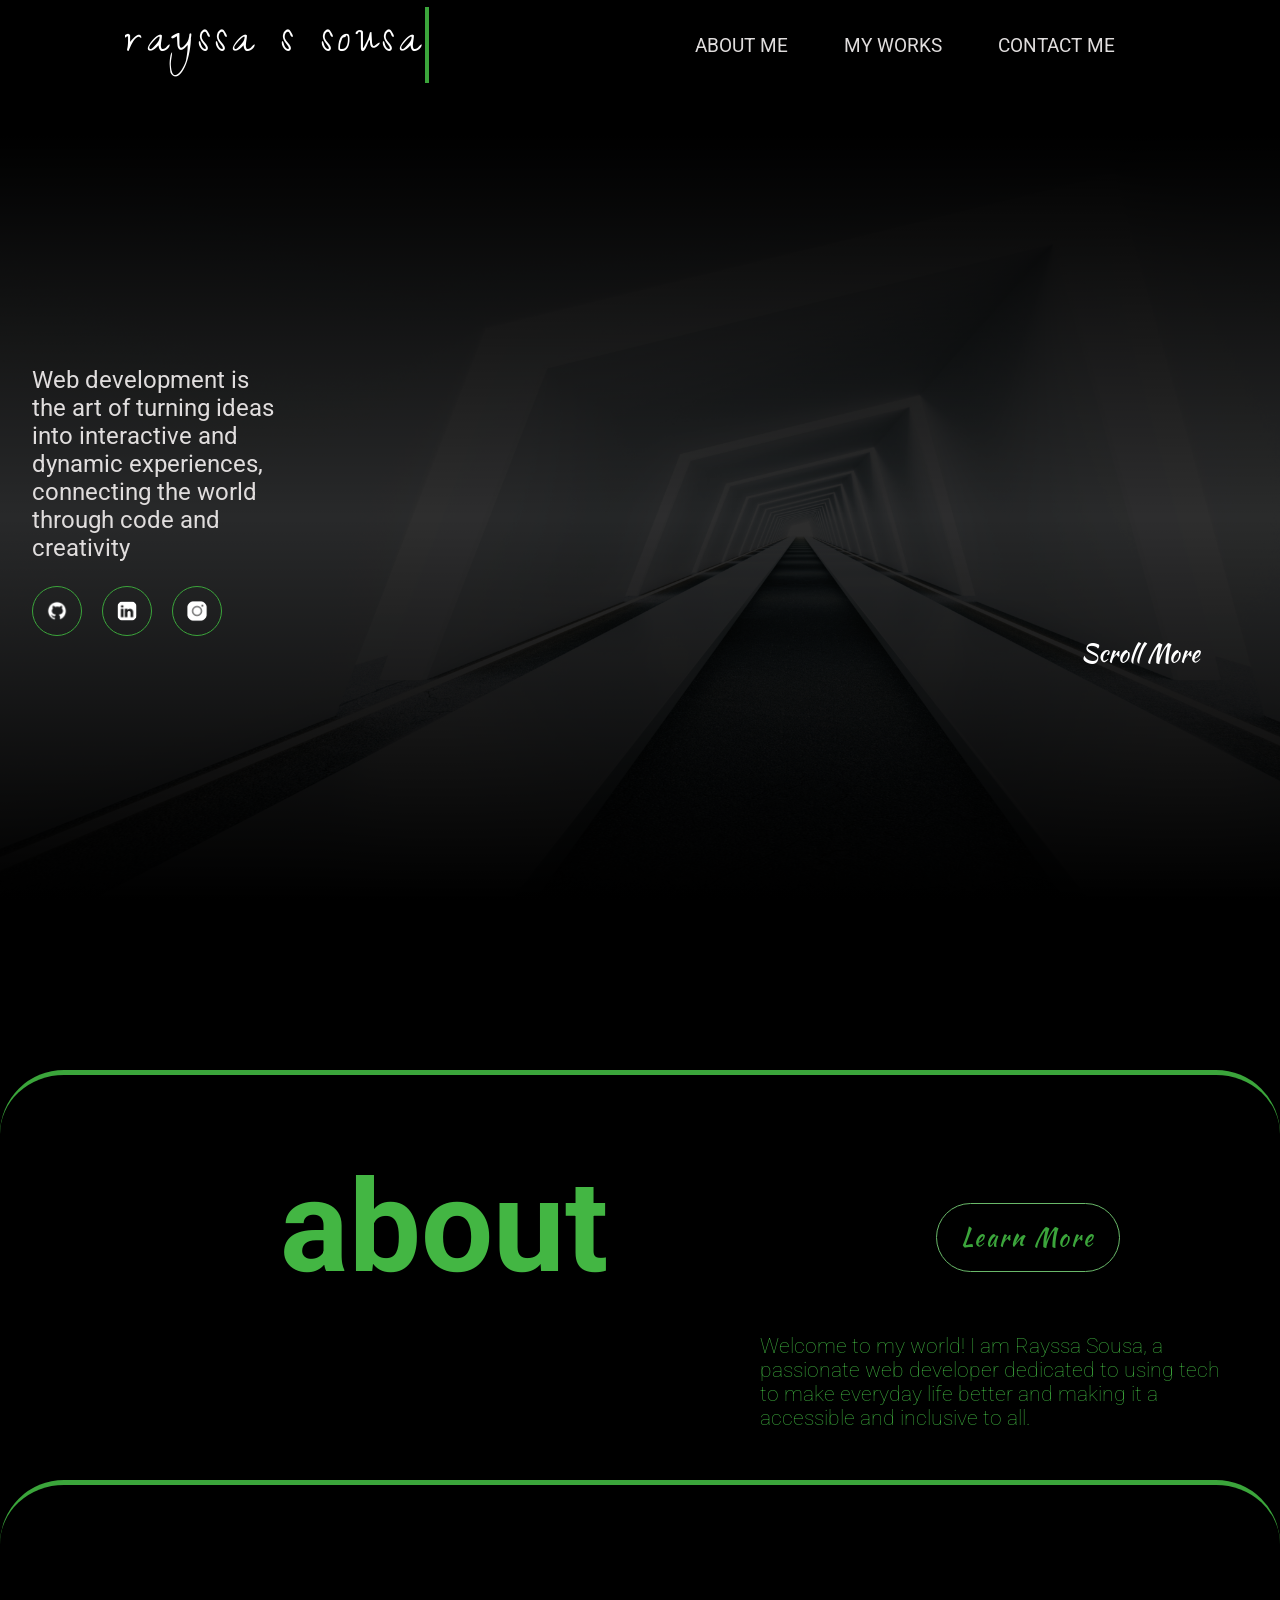
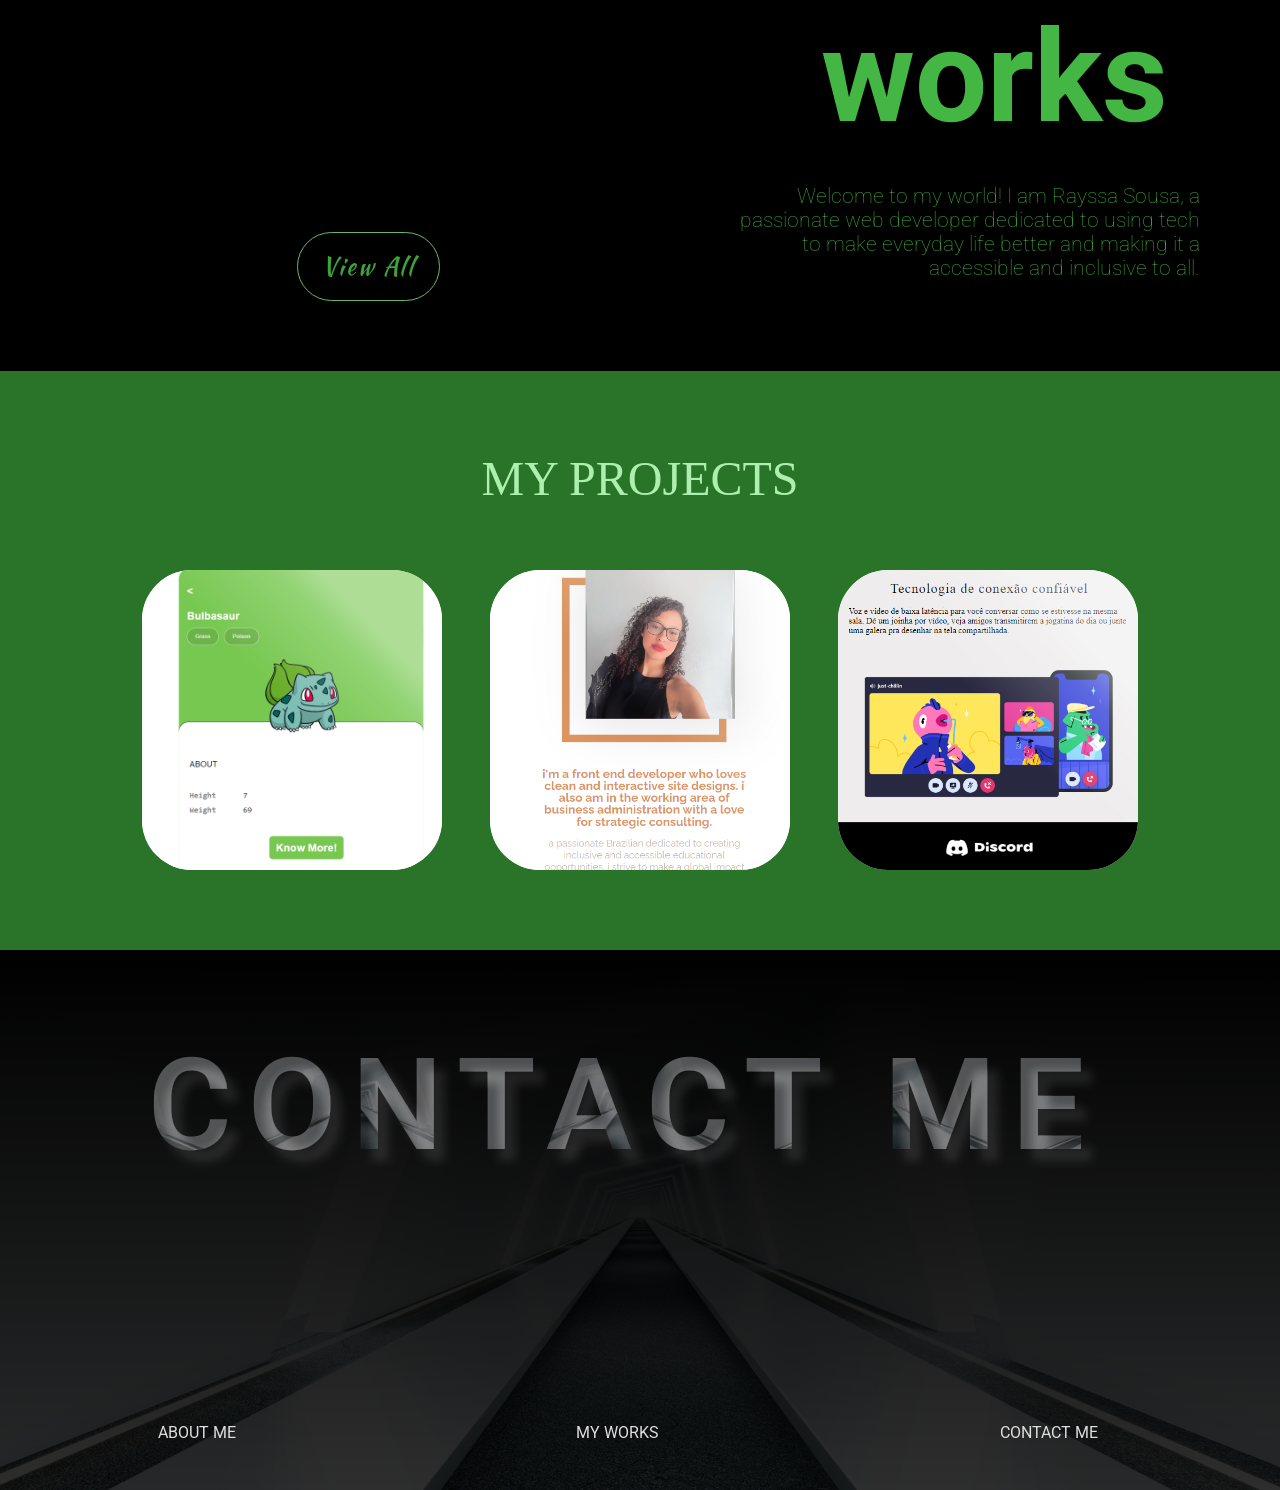
==== docs/index.html @ 594434e7 "final touches to portfolio page" ====
<!DOCTYPE html>
<html lang="en">
<head>
    <meta charset="UTF-8">
    <meta name="viewport" content="width=device-width, initial-scale=1.0">
    <title>Personal Portfolio | CodSoft</title>
    <link rel="stylesheet" href="/assets/portfolio/css/style.css">
    <link rel="stylesheet" href="/assets/portfolio/css/mobile-view.css">

    <style>
        .scrolling::after{
                    content: url('/assets/portfolio/projects/setabaixo.png');
                    margin-right: 2rem;
                }
                
        .scrolling:hover::after{
            content: url('/assets/portfolio/projects/setabaixohover.png');
            cursor: pointer;
        }
    </style>


    <link rel="preconnect" href="https://fonts.googleapis.com">
    <link rel="preconnect" href="https://fonts.gstatic.com" crossorigin>
    <link href="https://fonts.googleapis.com/css2?family=Kaushan+Script&family=Roboto:ital,wght@0,100;0,300;0,400;0,500;0,700;0,900;1,100;1,300;1,400;1,500;1,700;1,900&family=Zeyada&display=swap" rel="stylesheet">
</head>
<body>
    <header>
        <div class="align-header-content">
            <div class="logo">
                <a href="index.html"><p>RAYSSA S SOUSA</p></a>
            </div>

            <nav>
                <ul class="navigation-content">
                    <a href="about-page.html"><li>About me</li></a>
                    <a href="projects.html"><li>My Works</li></a>
                    <a href="contact-me.html"><li>Contact Me</li></a>
                </ul>
            </nav>

            <div class="drowpdown">
                <button class="dropbtn">
                    <img src="/assets/portfolio/projects/icons8-cardápio-50.png" alt="Menu">
                </button>
                <div class="dropdown-content">
                    <a href="about-page.html"><li>About me</li></a>
                    <a href="projects.html"><li>My Works</li></a>
                    <a href="contact-me.html"><li>Contact Me</li></a>
                </div>
            </div>
        </div>
    </header>

    <main>
        <section class="main-page" style="background: linear-gradient(black 5%, transparent, black 90%), url('/assets/portfolio/projects/background-main-page.png'); background-size: cover;">
            <div class="main-page-content"></div>
            <div class="main-page-content text-content">
                <p>Web development is the art of turning ideas into interactive and dynamic experiences, connecting the world through code and creativity</p>
                <div class="social-media-links">
                    <a href="#"><img src="/assets/portfolio/projects/icons8-github-96 (1).png" alt="Github logo"></a>
                    <a href="#"><img src="/assets/portfolio/projects/icons8-linkedin-96 (1).png" alt="LinkedIn logo"></a>
                    <a href="#"><img src="/assets/portfolio/projects/icons8-instagram-96.png" alt="Instagram logo"></a>
                </div>
            </div>
            <a href="#about-page">
                <div class="main-page-content scrolling">
                <p>Scroll More</p>
            </div>
            </a>
            <div class="main-page-title">
                <h1>PORTFOLIO</h1>
            </div>
        </section>

        <div class="side-spaces">
            <section class="about" id="about-page">
                <div class="column-align">
                    <div class="row-align right-align">
                        <h2>About</h2>
                    </div>
                    <div class="row-align right-align"></div>
                </div>
                <div class="column-align">
                    <div class="row-align left-align">
                        <button type="button"><a href="about-page.html">Learn More</a></button>
                    </div>
                    <div class="row-align align-text-left margin-r">
                        <p>Welcome to my world! I am Rayssa Sousa, a passionate web developer dedicated to using tech to make everyday life better and making it a accessible and inclusive to all. </p>
                    </div>
                </div>
            </section>

            <div class="divisor-normal"></div>
            <div class="divisor"></div>

            <section class="works">
                <div class="column-align">
                    <div class="row-align">
                    </div>
                    <div class="row-align-block right-align">
                        <button type="button"><a href="projects.html">View All</a></button>
                    </div>
                </div>
                <div class="column-align">
                    <div class="row-align right-align">
                        <h2>Works</h2>
                    </div>
                    <div class="row-align align-text-right">
                        <p>Welcome to my world! I am Rayssa Sousa, a passionate web developer dedicated to using tech to make everyday life better and making it a accessible and inclusive to all. </p>
                    </div>
                </div>
            </section>
        </div>

        <section class="display-project-pic"></section>

        <section class="box">
            <h2>My Projects</h2>
            <div class="cards-projects">
                <div class="cards">
                    <div class="card1" style="background: url(/assets/portfolio/projects/pokedex.png);
                    background-size: cover;
                    background-position: center;"></div>
                </div>
                <div class="cards">
                    <div class="card2" style="background: url(/assets/portfolio/projects/portfolio.png);
                    background-size: cover;
                    background-position: center;"></div>
                </div>
                <div class="cards">
                    <div class="card3" style="background: url(/assets/portfolio/projects/discord-clone.png);
                    background-size: cover;
                    background-position: center;"></div>
                </div>
            </div>
        </section>
    </main>

    <footer>
        <div class="footer-img-bg" style="background: linear-gradient(black, transparent), url(/assets/portfolio/projects/background-main-page.png);
        background-size: cover;
        background-position: center;">
            <a href="contact-me.html"><h2 style="background: url(/assets/portfolio/projects/background-main-page.png); background-size: contain; background-position: top;
                background-clip: text;
                color: transparent;">contact me</h2></a>
            <nav class="footer-nav">
                <ul class="navigation-content">
                    <a href="about-page.html"><li>About me</li></a>
                    <a href="projects.html"><li>My Works</li></a>
                    <a href="contact-me.html"><li>Contact Me</li></a>
                </ul>
            </nav>
        </div>
    </footer>

    <script>
        let slideIndex = 1;
        showSlides(slideIndex);

        function plusSlides(n){
            showSlides(slideIndex += n);
        }

        function currentSlide(n){
            showSlides(slideIndex = n);
        }

        function showSlides(n){
            let i;
            let slides = document.getElementsByClassName("project-display");
            if(n >slides.length){
                slideIndex = 1;
            }
            if(n < 1){
                slideIndex = slides.length;
            }

            for(i = 0; i < slides.length; i++){
                slides[i].style.display = "none";
            }
            slides[slideIndex-1].style.display = "flex";
        }
    </script>
</body>
</html>
---- assets/portfolio/css/style.css ----
body, a {
    margin: 0;
    text-decoration: none;
}

*{
    color: white;
    font-family: 'Roboto';
    box-sizing: border-box;
}

*::selection{
    background-color: rgb(59, 165, 59);
    color: black;
}

body.loaded::-webkit-scrollbar {
    background: rgb(59, 149, 59);
    width: 5px;
  }
  body::-webkit-scrollbar {
    background: rgb(4, 66, 4);
    width: 5px;
  }
  body::-webkit-scrollbar-thumb {
    background: rgb(146, 223, 146);
  }

main{
    background-color: black;
}

header{
    height: 10vh;
    background-color: black;
}

.align-header-content{
    display: flex;
    justify-content: space-around;
    align-items: center;
    height: 100%;
}

.logo p{
    overflow: hidden;
    border-right: .10em solid rgb(59, 165, 59);
    white-space: nowrap;
    font-size: 3rem;
    font-family: 'Zeyada';
    letter-spacing: 5px;
    text-transform: lowercase;
    margin: 0 auto;
    font-weight: normal;
    animation: typingEffect 3s steps(20,end), cursorEffect .65s step-end infinite;
}

@keyframes typingEffect {
    from{
        width: 0;
    } to {
        width: 100%;
    }
}

@keyframes cursorEffect {
    from, to {
        border-color: transparent;
    } 50% {
        border-color: rgb(59, 165, 59);
    }
}

.navigation-content{
    margin: 0;
    padding: 0;
    display: flex;
    align-items: center;
}

.navigation-content li{
    margin-right: 1.5rem;
    padding: 1rem;
    list-style: none;
    text-transform: uppercase;
    font-family: 'Roboto';
    font-size: 1.2rem;
    color: #e0dddd;
    font-weight: normal;
}

.navigation-content li:hover{
    color: black;
    background-color: white;
    transition: 2s ease;
}

.main-page{
    height: 100vh;
    display: flex;
    flex-direction: column;
}

.main-page-content{
    height: 20%;
    display: flex;
    flex-direction: column;
}

.text-content p{
    width: 20%;
    font-size: 1.5rem;
    font-weight: normal;
    color: #e0dddd;
    margin-left: 2rem;
}

.social-media-links{
    margin: 0;
    margin-left: 2rem;
}

.social-media-links img {
    width: 50px;
    margin-right: 1rem;
    background-color: transparent;
    border: 1px solid rgb(59, 165, 59);
    padding: .8rem;
    border-radius: 50%;
}

.scrolling{
    display: flex;
    flex-direction: column;
    align-items: flex-end;
    font-size: 1.5rem;
    color: #e0dddd;
    margin-right: 5rem;
}

.scrolling p{
    font-family: 'Kaushan Script';
}

.main-page-title{
    text-align: center;
    height: 5%
}

.main-page-title h1{
    font-size: 15rem;
    letter-spacing: 1rem;
    margin: 0;
    background: url('assets/projects/background-main-page.png');
    background-size: contain;
    background-clip: text;
    color: transparent;
    filter: brightness(2);
    font-weight: 600;
}

.main-page-title{
    background-size: scale-down;
    background-position: bottom;
}

.about, .works, .galery{
    padding-top:7rem;
    height: 55vh;
    background-color: black;
    display: flex;
}

.about{
    margin-bottom: 15rem;
    border-top: 5px solid rgb(59, 165, 59);
    border-radius: 4rem;
}
.galery{
    padding: 7rem;
    border-top: 5px solid rgb(59, 165, 59);
    border-radius: 4rem;
    margin-right: 0;
    padding-bottom: 5rem;
}

.divisor-normal{
    height: 5px;
    background-color: rgb(59, 165, 59);
}

.works{
    padding-right: 10rem;
    margin-bottom: 5rem;
}

.works ~.divisor-normal{
    display: none;
}

.column-align {
    width: 50%;
}

.row-align{
    height: 50%;
    display: flex;
    justify-content: flex-end;
}

.row-align-block{
    display: block;
    text-align: right;
    height: 50%;
}

.right-align h2{
    text-align: right;
    text-transform: lowercase;
    margin: 0;
    font-size: 10rem;
    color: rgb(67, 182, 67);
}

.column-align > .left-align{
    text-align: right;
    display: block;
}

.column-align > .right-align{
    justify-content: flex-end;
    align-items: end;
}

.left-align button, .row-align-block button{
    
    background-color: transparent;
    border: 1px solid rgb(105, 184, 105);
    border-radius: 50px;
    padding: 1rem 1.5rem;
    margin-right: 20rem;
}

.left-align button a, .row-align-block button a{
    color: rgb(59, 165, 59);
    font-size: 2rem;
    font-family: 'Kaushan';
}

.left-align button:hover, .row-align-block button:hover{
    background-color: rgb(59, 165, 59);
    color: white;
    transition: 1s ease;
    cursor:pointer;
}

.align-text-left p, .align-text-right p{
    font-size: 1.5rem;
    font-weight: 100;
    margin: 0;
    color: rgb(59, 165, 59);
    margin-top: 2rem;
}

.align-text-right{
    text-align: right;
}

.side-spaces{
    width: 1400px;
    background-color: black;
    margin-right: auto;
    margin-left: auto;
}

.divisor {
    height: 5px;
    width: 30%;
    background-color: rgb(59, 165, 59);
    transform: rotate(90deg);
    margin-left: auto;
    margin-right: auto;
}

.row-align-block button{
    margin-top: 5rem;
}

footer{
    height: fit-content;
}

.footer-img-bg{
    height: 60vh;
    position: relative;
    text-align: center;
    display: flex;
    flex-direction: column;
    justify-content: space-around;
    align-items: center;
}

.footer-img-bg h2{
    margin: 0;
    text-transform: uppercase;
    font-size: 10rem;
    letter-spacing: 1rem;
    filter: brightness(2);
    font-weight: 600;
    margin-left: 8rem;
}

.footer-nav{
    width: 100%;
    padding-bottom: 2rem;
}

.footer-nav > .navigation-content{
    width: 100%;
    justify-content: space-around;
}

.footer-nav > .navigation-content li {
    font-size: 1.5rem;
}

.footer-nav > .navigation-content li:hover{
    color: white;
    background-color: transparent;
}

.intro-section{
    height: fit-content;
    display: flex;
    padding: 5rem 0;
    background-color: rgba(59, 165, 59, 0.5);
}

.organize-page{
    margin-left: auto;
    margin-right: auto;
    text-align: center;
}

.organize-page h1{
    text-transform: uppercase;
    font-weight: normal;
    font-weight: normal;
    font-size: 3rem;
}

#bold-destaque{
    color: rgb(146, 223, 146);
    font-weight: bold;
}

.agrupacao-info{
    display: flex;
    align-items: center;
    justify-content: center;
    text-align: left;
}

.personal-info{
    width: 20%;
    margin-right: 5rem;
    margin-left: 3rem;
    margin-bottom: 1rem;
}

.personal-info p, .personal-info-label h2, .about-text h2, .about-text p{
    font-family: monospace;
    font-size: 1.2rem;
}

.personal-info-label h2{
    font-size: 1.5rem;
    font-weight: 600;
}

.about-text{
    width: 30%;
    text-align: left;
}

.my-resume {
    flex-direction: column;
    position: relative;
    z-index: 0;
    background-color: rgba(59, 165, 59, 0.5);
    text-align: center;
}

.my-resume h2{
    font-size: 3rem;
    font-weight: normal;
    text-transform: uppercase;
    margin: 0;
    margin-bottom: 0;
}

.my-resume h2 + a p{
    text-transform: uppercase;
    color: rgb(146, 223, 146);
    font-size: 1.1rem;
}

.my-resume h2 + a p:hover{
    text-shadow: 1px 1px 5px rgb(146, 223, 146);
    transition: 1s ease;
}

.my-resume::before{
    content: " ";
    position: absolute;
    top: 50%;
    width: 100%;
    height: 2px;
    background-color: rgb(146, 223, 146);
    transform: rotate(90deg);
    z-index: -1;
    display: block;
    margin-top: 5rem;
    margin-right: 1rem;
}

.resume-timeline{
    text-align: center;
}

.resume-timeline h3{
    text-transform: uppercase;
    background-color: #f1f1f1;
    display: inline-block;
    padding: 0.5rem 1rem;
    color: black;
    border-radius: 10px;
    font-weight: normal;
    font-family: monospace;
    font-size: 1.5rem;
}

.experience-card{
    display: flex;
}
.experience-left, .blank-space, .experience-right {
    width: 100%;
}
.experience-left, .experience-right{
    margin: 3.5rem 0;
    display: flex;
    align-items: flex-end;
    flex-direction: column;
}

.experience-left + .blank-space {
    margin: 0;
    margin-right: 7rem;
    display: flex;
    justify-content: flex-start;
    align-items: center;
}

.experience-left, .blank-space{
    width: 100%;
}

.experience-left {
    text-align: right;
    margin: 4.5rem 0;
    display: flex;
    align-items: flex-end;
    flex-direction: column;
    padding-right: 2rem;
}

.experience-left h4, .experience-left p, .experience-right h4, .experience-right p {
    font-family: monospace;
    letter-spacing: 2px;
}

.experience-left h4, .experience-right h4 {
    font-size: 2rem;
    font-weight: normal;
    margin: 0;
    margin-bottom: 1rem;
}

.experience-left p + p, .experience-right p + p {
    width: 60%;
    line-height: 1.5;
}

.experience-right {
    text-align: left;
    align-items: flex-start;
    padding-left: 2rem;
}

.my-skills{
    text-align: center;
    padding: 10rem 0;
}

.my-skills h2{
    color: white;
    font-family: monospace;
    font-size: 3rem;
    font-weight: normal;
}

.grid-align-skills{
    height: 100%;
    width: 70%;
    margin-left: auto;
    margin-right: auto;
    display: flex;
    align-items: center;
    border-top: 1px solid white;
}

.grid-skills{
    height: 50%;
    width: 100%;
    display: grid;
    grid-template-rows: repeat(3, 1FR);
    padding-top: 5rem;
}

.skill-set{
    width: 50%;
    margin-left: auto;
    margin-right: auto;
}

.progress-header{
    display: flex;
    justify-content: space-between;
}

.progress-header h3{
    margin: 0;
    text-align: left;
    margin-bottom: 2rem;
    font-family: monospace;
    color: white;
    font-size: 1.5rem;
    font-weight: normal;
    letter-spacing: 2px;
}

.progress-header p{
    color: white;
    font-size: 1.5rem;
    font-weight: normal;
    font-family: monospace;
}

.progress-bar-bg{
    margin-left: auto;
    margin-right: auto;
    height: 5px;
    background-color: rgba(245, 245, 245, 0.8);
    border-radius: 20px;
}

.progress-bar-animation{
    transition: all .5s ease-in;
    background-image: linear-gradient(45deg, rgba(255, 255, 255, 0.25) 25%, transparent 25%, transparent 50%, rgba(255, 255, 255, 0.25) 50%, rgba(255, 255, 255, 0.25) 75%, transparent 75%, transparent);
    background-size: 40px 40px;
    animation: progress-stripes 2s linear infinite;
}

.progress-bar {
    height: 100%;
    border-radius: 20px;
}

.purple-width{
    width: 15%;
    background-color: purple;
}

.blue-width{
    width: 90%;
    background-color: blue;
}

.green-width{
    width: 100%;
    background-color: rgb(17, 156, 17);
}

@keyframes progress-stripes{
    0%{
        background-position: 40px 0;
    } 100%{
        background-position: 0 0;
    }
}

.normal-footer{
    background-color: black;
    height: fit-content;
    display: flex;
    flex-direction: column;
    align-items: center;
    padding: 5rem 0;
    border-top: 1px solid rgb(59, 165, 59);
}

ul{
    padding: 0;
    margin: 0;
}

footer h4{
    text-transform: uppercase;
    color: rgb(59, 165, 59);
    margin: 1rem 0;
}

footer p{
    margin: 0;
    color: rgb(59, 165, 59);
}

#destaque{
    color: white;
    cursor: pointer;
}

.destaque-experiencias{
    display: none;
}

.drowpdown{
    display: none;
}

.organize-profile-photo{
    display: flex;
    width: 100%;
    justify-content: center;
    margin: 3rem 0;
}

.box{
    display: flex;
    flex-direction: column;
    align-items: center;
    height: fit-content;
    position: relative;
    background-color: rgba(59, 165, 59, 0.7);
    padding: 5rem 0;
}

.box h2{
    font-size: 3rem;
    margin: 0;
    margin-bottom: 4rem;
    font-family: kaushan;
    color: rgb(173, 240, 173);
    font-weight: normal;
    text-transform: uppercase;
}

.cards-projects{
    height: 100%;
    width: 100%;
    top: 50px;
    display: flex;
    flex-direction: row;
    column-gap: 3rem;
    justify-content: center;
    row-gap: 3rem;
    align-items: center;
}

.cards{
    height: 300px;
    width: 300px;
    border-radius: 50px;
    background-color: white;
    position: relative;
    z-index: 1;
    perspective: 1000px;


    &:hover .card1, &:hover .card2, &:hover .card3{
        transform: rotateX(9deg) translateY(-26px);

        &::after{
            transform: translateY(0%);
        }
    } 

    &::before{
        display: block;
        content: "";
        color: white;
        position: absolute;
        top: 5%;
        width: 90%;
        height: 90%;
        background: rgb(0,0,0, 0.5);
        border-radius: 50px;
        will-change: opacity;
        transform-origin: top center;
        transform: skewX(.001deg);
        transition: transform .35s ease-in-out, opacity .5s ease-in-out;
    }

    &:hover::before{
        opacity: 1;
        transform: rotateX(9deg) translateY(-10px) scale(1.15);
    }
}

.card1, .card2, .card3{
    border-radius: 50px;
    position: absolute;
    z-index: 1;
    top: 0;
    left: 0;
    width: 100%;
    height: 100%;
    overflow: hidden;
    perspective-origin: 50% 50%;
    transform-style: preserve-3d;
    transform-origin: top center;
    will-change: transform;
    transform: skewX(.001deg);
    transition: transform .35s ease-in-out;

    &::after{
        display: block;
        content: "";
        position: absolute;
        z-index: 100;
        top: 0;
        left: 0;
        width: 100%;
        height: 120%;
        background: linear-gradient(226deg, rgba(255,255,255,0.4) 0%, rgba(255,255,255,0.4) 35%, rgba(255,255,255,0.2) 42%, rgba(255,255,255,0) 60%);
        transform: translateY(-30%);
        will-change: transform;
        transition: transform .65s cubic-bezier(0.18, 0.9, 0.58, 1);
    }
}

.profile-outline{
    width: 400px;
    height: 400px;
    border: 10px solid rgb(59, 165, 59);
    position: relative;
    animation: movingPic 4s ease-in-out;
}

.profile-pic{
    height: 400px;
    width: 400px;
    margin-top: -3.5rem;
    margin-left: 3rem;
    box-shadow: 8px 8px 100px 10px rgba(0, 0, 0, 0.1);
}

.green-bg{
    background-color: rgba(59, 165, 59, 0.5);
}

.flex-align{
    display: flex;flex-direction: row;
    justify-content: center;
    align-items: center;
    overflow: hidden;
    height: 55vh;

    font-family: 'Roboto';
    transition: .25s;

    margin: 0 2rem;

    
}

.options-box{
    display: flex;
    flex-direction: row;
    align-items: stretch;
    overflow: hidden;

    min-width: 600px;
    max-width: 900px;
    width: calc(100% - 100px);
    height: 400px;

    position: absolute;
}


.option{
    position: relative;
    overflow: hidden;

    min-width: 60px;
    margin: 10px;

    background-size: auto 120%;
    background-position: center;

    cursor: pointer;

    transition:.5s cubic-bezier(0.05, 0.61, 0.41, 0.95);
    box-shadow: 8px 4px 7px -5px rgba(255, 255, 255, 0.3);
}

.options-box > .active{
    flex-grow: 10000;
    transform: scale(1);

    max-width: 600px;
    margin: 0px;
    border-radius: 40px;

    background-size: contain;
}

.options-box > .active .shadow{
    box-shadow:inset 0 -120px 120px -125px black;;
}

.options-box > .active .label{
    top: 70%;
    left: 20px;
    .info > h3{
        left: 0;
        opacity: 1;
        text-align: left;
    }
}

.option:not(.active){
    flex-grow: 1;

    background-size: cover;

    border-radius: 30px;
}

.option:not(.active) .shadow{
    box-shadow: inset 0 -20px 20px 5px rgba(0, 0, 0, 0.4);
}

.option:not(.active) .label{
    bottom: 10px;
    left: 10px;
    .info > h3 {
        text-align: left;
        opacity: 0;
    }
}

.shadow{
    position: absolute;
    bottom: 0;
    left: 0;
    right: 0;

    height: 120px;

    transition:.5s cubic-bezier(0.05, 0.61, 0.41, 0.95);
}

.label{
    display: flex;
    position: absolute;
    right: 0;

    height: 40px;
    transition:.5s cubic-bezier(0.05, 0.61, 0.41, 0.95);

}
.icon{
    display: flex;
    flex-direction: column;
    justify-content: center;

    margin-left: 10px;

    color: white;

    white-space: pre;
}

.icon > h3{
    position: relative;
    transition:.5s cubic-bezier(0.05, 0.61, 0.41, 0.95), opacity .5s ease-out;
}

.main{
    font-weight: bold;
    font-size: 1.2rem;
    font-family: monospace;
}

.sub{
    transition-delay: .1s;
    font-family: monospace;
}

.areas-expertise{
    text-align: center;
    padding: 5rem 0;
}

.areas-expertise h2{
    font-family: monospace;
    font-size: 3rem;
    font-weight: normal;
}

.contact-page{
    height: 100vh;
    background-color: #fdf8f8;
    display: flex;
    justify-content: center;
    align-items: center;
}

.contact-box{
    max-width: 1400px;
    min-width: 300px;
    width: calc(100% - 20%);
    height: 80vh;
    margin: 0 2rem;
    border: 8px solid rgb(59, 165, 59);
    border-radius: 40px;
    display: flex;
    padding: 1.5rem;
    background-color: #f7f7f7;
}

.section-two, .section-one{
    border-radius: 40px;
}

.section-one{
    width: 30%;
    height: 100%;
}

.section-one .logo p{
    color: black;
    font-size: 1.5rem;
    width: fit-content;
    margin: 0;
    animation: typingEffect 3s steps(20,end), cursorEffect .35s step-end;
}

.content-box-text{
    height: 80%;
    padding: 2rem 0;
}

.contact-text h2, .contact-text p, .contact-text span{
    color: black;
}

.contact-text h2{
    font-size: 1.1rem;
    margin: 0;
    font-weight: normal;
    letter-spacing: 1px;
    text-transform: uppercase;
}

.contact-text p{
    margin: 0;
    margin-top: .5rem;
    margin-bottom: 1rem;
    font-size: .925rem;
    color: rgb(66, 66, 66);
}

.contact-text span{
    font-size: .925rem;
    font-weight: 600;
    color: rgb(48, 46, 46);
}

.text{
    width: 80%;
    margin-bottom: 2rem;
}

.contact-page .social-media-links img {
    padding: .5rem;
    width: 60px;
    border-radius: 5px;
}

.logo{
    width: fit-content;
}


.section-two{
    width: 70%;
    padding: 4rem;
    height: 100%;
    background-color: rgb(59, 165, 59);
    display: flex;
    flex-direction: column;
    justify-content: flex-start;
}

.section-two h1{
    margin: 0;
    font-size: 5rem;
    line-height: 1;
    font-weight: normal;
    font-family: 'Zeyada';
    margin: 3rem 0;
}

form{
    width: 100%;
    height: 40%;
}

form input, textarea{
    width: 80%;
    height: 20%;
    margin-bottom: 3rem;
    background-color: transparent;
    border: 0;
    border-bottom: 1px solid white;
    outline: none;
    font-size: 1rem;
}

form input::selection, textarea::selection{
    background-color: white;
    color: black;
}

textarea{
    height: 100px;
    resize: none;
}

form input::placeholder, textarea::placeholder{
    font-size: 1rem;
    color: white;
}

form button{
    width: 100%;
    padding: 1rem 0;
    background-color: white;
    border: 0;
    border-radius: 10px;
    font-size: 1rem;
}

button a {
    color: black;
    font-size: 1.3rem;
    letter-spacing: 2px;
    display: block;
    width: 100%;
}

@keyframes movingPic{
    0%{
        transform: scale(0.1);
    } 100%{
        transform: scale(1);
    }
}

@media screen and (max-width: 718px) {
    .options-box {
        min-width: 520px;
    }
    .options-box .option:nth-child(5) {
        display: none;
    }
}

@media screen and (max-width: 638px) {
    .options-box {
        min-width: 440px;
    }
    .options-box .option:nth-child(4) {
        display: none;
    }
}

@media screen and (max-width: 558px) {
    .options-box {
        min-width: 360px;
    }
    .options-box .option:nth-child(3) {
        display: none;
    }
}

@media screen and (max-width: 478px) {
    .options-box {
        min-width: 280px;
    }
    .options-box .option:nth-child(2) {
        display: none;
    }
}

@import url("https://fonts.googleapis.com/css2?family=Inter:wght@400;500;600;700&family=Oswald:wght@500&display=swap");
---- assets/portfolio/css/mobile-view.css ----
@media only screen and (min-width: 1000px) and (max-width: 1800px){
    .organize-profile-photo{
        display: flex;
        width: 100%;
        justify-content: center;
        margin: 3rem 0;
    }
    
    .profile-outline{
        width: 300px;
        height: 300px;
        border: 10px solid rgb(59, 165, 59);
        position: relative;
        animation: movingPic 4s ease-in-out;
    }
    
    .profile-pic{
        height: 300px;
        width: 300px;
        margin-top: -2rem;
        margin-left: 2rem;
        box-shadow: 8px 8px 100px 10px rgba(0, 0, 0, 0.1);
    }
    .project-display{
        display: flex;
        justify-content: center;
    }
    body{
        margin: 0;
    }
    header{
        width: 100%;
    }
    .align-header-content{
        width: 100%;
    }
    .text-content p{
        font-size: 1.5rem;
        width: 20%;
    }
    .main-page-title{
        text-align: center;
        height: 30%;
    }

    .main-page-title h1{
        font-size: 10rem;
        margin-bottom: 5rem;
    }

    .main-page-content{
        height: 30%;
    }

    .side-spaces{
        width: 100%;
    }

    .about, .works, .galery{
        padding-top: 8rem;
        padding-bottom: 0;
        margin-top: 5rem;
        margin-bottom: 5rem;
        height: fit-content;
    }

    .right-align h2{
        font-size:8rem;
        margin-right: 2rem;
    }

    .left-align button, .row-align-block button {
        background-color: transparent;
        border: 1px solid rgb(105, 184, 105);
        border-radius: 50px;
        padding: 1rem 1.5rem;
        margin-right: 10rem;
    }

    .left-align button a, .row-align-block button a{
        color: rgb(59, 165, 59);
        font-size: 1.5rem;
        font-family: 'Kaushan Script';
    }
    .align-text-left p, .align-text-right p {
        font-size: 1.3rem;
        font-weight: 100;
        margin: 0;
        color: rgb(59, 165, 59);
        margin-top: 2rem;
        width: 80%;
    }

    .margin-r{
        margin-right: 2.5rem;
    }

    .divisor, .divisor-normal{
        display: none;
    }

    .works, .galery{
        margin-right: 0;
    }

    .works{
        border-top: 5px solid rgb(59, 165, 59);
        border-radius: 4rem;
        padding-right: 5rem;
    }

    .project-display img{
        max-width: 75%;
    }

    .previous, .next{
        font-size: 1rem;
    }

    .previous{
        left: 5%;
        top: 95%;
    }

    .next{
        right: 5%;
        top: 95%;
    }

    .footer-img-bg h2{
        position: static;
        font-size: 8rem;
        margin-left: 0;
        margin-right: 2rem;
        background: url('assets/projects/background-main-page.png');
        background-size: contain;
        background-clip: text;
        color: transparent;
        text-shadow: 11px 12px 10px rgba(255, 255, 255, 0.1);
    }

    .footer-nav > .navigation-content li {
        font-size: 1rem;
    }

    .footer-img-bg{
        padding-top: 5rem;
        position: static;
        flex-direction: column;
        justify-content: space-between;
        align-items: center;
    }

    footer{
        height: fit-content;
    }

    .about-text{
        font-size: 1rem;
        margin-top: 3rem;
        width: 70%;
    }

    .agrupacao-info{
        flex-wrap: wrap;
    }

    .my-resume h2{
        margin: 0;
        margin-bottom: 1rem;
    }

    .my-resume::before{
        content: " ";
        height: 0;
    }

    .experience-card .blank-space{
        width: 10%;
        margin-right: 0;
    }

    .resume-timeline h3::before{
        content: " ";
        height: 1px;
        background-color: white;
        width: 100%;
        position: absolute;
        right: 0;
        margin-top: 10px;
        z-index: -1;
    }

    .section-one .social-media-links{
        margin: 0;
    }

    .contact-page .social-media-links img{
        width: 50px;
        padding: 0;
        border: 0;
    }

    .section-two{
        padding: 3rem;
    }

    .section-two h1{
        margin: 0;
        margin-bottom: 2rem;
        font-size: 3rem;
    }

    form input, textarea, form input::placeholder, textarea::placeholder{
        font-size: .9rem;
    }

    textarea{
        height: 70px;
    }

    button a {
        font-size: .9rem;
    }
    
}

@media only screen and (min-width: 850px) and (max-width:999px){

    .organize-profile-photo{
        display: flex;
        width: 100%;
        justify-content: center;
        margin: 3rem 0;
    }
    
    .profile-outline{
        width: 200px;
        height: 200px;
    }
    
    .profile-pic{
        height: 200px;
        width: 200px;
    }
    header{
        width: 100%;
    }

    .main-page{
        width: 100%;
    }

    .text-content{
        height: fit-content;
    }

    .main-page-content{
        height: 10%;
    }

    .text-content p{
        width: 50%;
    }

    .main-page-title{
        height: 50%;
        display: flex;
        align-items: end;
        justify-content: center;
    }

    .main-page-title h1{
        font-size: 7rem;
    }

    .my-resume::before{
        content: "";
        height: 0px;
    }

    .resume-timeline h3::before{
        content: " ";
        height: 1px;
        background-color: white;
        width: 100%;
        position: absolute;
        right: 0;
        margin-top: 10px;
        z-index: -1;
    }


    .agrupacao-info{
        flex-wrap: wrap;
    }

    .about-text{
        width: 70%;
    }

    .blank-space, .experience-left + .blank-space{
        width: 5%;
        margin-right: 1rem;
    }
    .experience-left p + p, .experience-right p + p{
        font-size: 1.1rem;
    }

    .side-spaces{
        width: 100%;
    }

    .about, .works, .galery{
        height: fit-content;
        padding: 0;
        margin-bottom: 5rem;
        padding-top: 2REM;
    }

    .works{
        border-top: 5px solid rgb(59, 165, 59);
        border-radius: 4rem;
    }

    .divisor-normal{
        display: none;
    }

    .about .right-align h2{
        font-size: 7rem;
        margin-left: 3rem;
    }

    .column-align > .right-align{
        justify-content: flex-end;
        margin-right: 5rem;
    }

    .left-align button, .row-align-block button{
        margin: 0;
        margin-right: 5rem;
        margin-top: 3rem;
    }

    .align-text-left p, .align-text-right p{
        font-size: 1.2rem;
        width: 90%;
        text-align: center;
    }

    .divisor{
        display: none;
    }

    .works{
        margin: 3rem 0;
        padding-top: 3REM;
        border-top: 5px solid rgb(59, 165, 59);
        border-radius: 4rem;
    }

    .right-align h2{
        font-size: 7rem;
        margin: 0;
    }

    .galery{
        margin: 3rem 0;
    }

    .galery .align-text-right p{
        margin-left: 2rem;
    }

    .project-display{
        display: flex;
        justify-content: center;
    }

    .project-display img {
        object-fit: cover;
        border-radius: 50px;
        max-width: 80%;
    }

    .previous{
        left: 5%;
    }

    .next{
        right: 5%;
    }

    footer{
        height: fit-content;
    }

    .footer-img-bg h2{
        position: static;
        margin: 0;
        font-size: 5rem;
        text-shadow: -6px 0px 9px rgba(255, 255, 255, 0.1);
    }

    .footer-img-bg{
        padding-top: 3rem;
        flex-direction: column;
        justify-content: space-between;
        align-items: center;
    }

    .contact-box{
        margin: 0;
        width: calc(100% - 10%);
    }

    .social-media-links{
        margin: 0;
    }

    .contact-page .social-media-links img{
        width: 50px;
        border-radius: 50%;
        padding: .2rem;
    }

    .section-two{
        padding: 2rem;
    }

    .section-two h1{
        font-size: 2.5rem;
    }

    form input, textarea, form input::placeholder, textarea::placeholder{
        font-size: .9rem;
    }

    button a{
        font-size: 1rem;
    }

    .cards-projects{
        height: 100%;
        width: 100%;
        top: 50px;
        display: flex;
        flex-wrap: wrap;
        justify-content: center;
        row-gap: 3rem;
        align-items: center;
    }
}

@media only screen and (min-width: 0px) and (max-width:849px){

    .organize-profile-photo{
        display: flex;
        width: 100%;
        justify-content: center;
        margin: 3rem 0;
    }
    
    .profile-outline{
        width: 200px;
        height: 200px;
    }
    
    .profile-pic{
        height: 200px;
        width: 200px;
    }

    .drowpdown{
        position: relative;
        display: inline-block;
    }

    .dropbtn img{
        width: 40px;
        padding: 0;
        cursor: pointer;
    }

    .dropbtn{
        background-color: transparent;
        border: 0;
        padding: 0;
        margin-right: 2rem;
    }

    header nav{
        display: none;
    }

    .dropdown-content{
        display: none;
        position: absolute;
        left: -200%;
        background-color: white;
        min-width: 200px;
        box-shadow: 0px 8px 16px 0px rgba(0,0,0,0.2);
        z-index: 1;
        margin-top: .5rem;
    }

    .divisor-normal{
        display: none;
    }

    .cards-projects{
        height: 100%;
        width: 100%;
        top: 50px;
        display: flex;
        flex-direction: column;
        justify-content: center;
        row-gap: 3rem;
        align-items: center;
    }

    .dropdown-content a li{
        color: rgb(24, 134, 24);
        padding: 1rem 1.5rem;
        text-decoration: none;
        display: block;
        text-transform: uppercase;
        font-weight: bold;
        letter-spacing: 2px;
    }

    .dropdown-content a:hover{
        background-color: rgb(59, 165, 59);
    }

    .drowpdown:hover .dropdown-content{
        display: block;
    }

    .logo p{
        font-size: 1.7rem;
    }

    .main-page{
        background-size: cover;
        background-position: center;
        height: 90vh;
    }

    .scrolling{
        height: fit-content;
        padding-top: 10rem;
    }

    .text-content p{
        width: 80%;
    }

    .scrolling::after, .scrolling p{
        margin: 0;
        margin-right: 0;
    }

    .side-spaces{
        width: 100%;
    }

    .main-page-title{
        display: none;
    }

    .about, .works, .galery{
        margin: 0;
        display: flex;
        flex-direction: column;
        height: fit-content;
        margin: 2rem 0;
    }

    .galery{
        padding: 0;
        padding-top: 2rem;
    }

    .divisor{
        display: none;
    }

    .column-align{
        width: 100%;
    }

    .column-align > .right-align {
        justify-content: center;
        align-items: center;
        text-align: center;
    }

    .right-align h2{
        font-size: 6rem;
    }

    .about{
        padding: 0;
        padding-top: 2rem;
        border: 5px solid rgb(59, 165, 59);
        border-radius: 4rem;
        border-bottom: 0;
        border-left: 0;
        border-right: 0;
    }
    .about h2{
        margin-bottom: 3rem;
    }

    .left-align button, .row-align-block button {
        margin: 0;
        margin-bottom: 1rem;
    }

    .left-align button a, .row-align-block button a{
        font-size: 1.3rem;
    }

    .column-align > .left-align{
        text-align: center;
    }

    .align-text-left p, .align-text-right p {
        width: 70%;
        font-size: 1rem;
        text-align: center;
    }

    .row-align{
        justify-content: center;
    }

    .align-text-right {
        text-align: center;
        margin: 1.5rem 0;
    }
    footer{
        height: fit-content;
    }

    .footer-img-bg{
        align-items: center;
        position: static;
        flex-direction: column;
        justify-content: space-between;
    }

    .footer-img-bg h2{
        font-size: 3rem;
        margin: 0;
        position: static;
        background: url('assets/projects/background-main-page.png');
        background-size: contain;
        background-position: top;
        background-clip: text;
        font-size: 5rem;
    }

    .footer-nav > .navigation-content li{
        color: rgb(179, 174, 174);
    }

    .agrupacao-info{
        flex-wrap: wrap;
    }

    .about-text{
        width: 70%;
    }

    .my-resume::before{
        content: "";
        height: 0px;
    }

    .blank-space, .experience-left + .blank-space{
        width: 5%;
        margin-right: 1rem;
    }

    .resume-timeline h3::before{
        content: " ";
        height: 1px;
        background-color: white;
        width: 100%;
        position: absolute;
        right: 0;
        margin-top: 10px;
        z-index: -1;
    }

    .experience-left p+ p, .experience-right p+p{
        width: 80%;
    }

    .section-one .logo p{
        font-size: 1rem;
        font-weight: bold;
    }

    .contact-box{
        margin: 0;
        width: calc(100% - 5%);
        height: 90vh;
    }

    .social-media-links{
        margin: 0;
    }

    .contact-page .social-media-links img{
        padding: .2rem;
        border-radius: 50%;
        width: 40px;
    }

    .section-two{
        padding: 1.5rem;
    }

    .section-two h1{
        font-size: 2.5rem;
    }

    form input, form input::placeholder, textarea, textarea::placeholder{
        font-size: .9rem;
    }

    textarea{
        height: 80px;
    }

    button a {
        font-size: 1rem;
    }
}
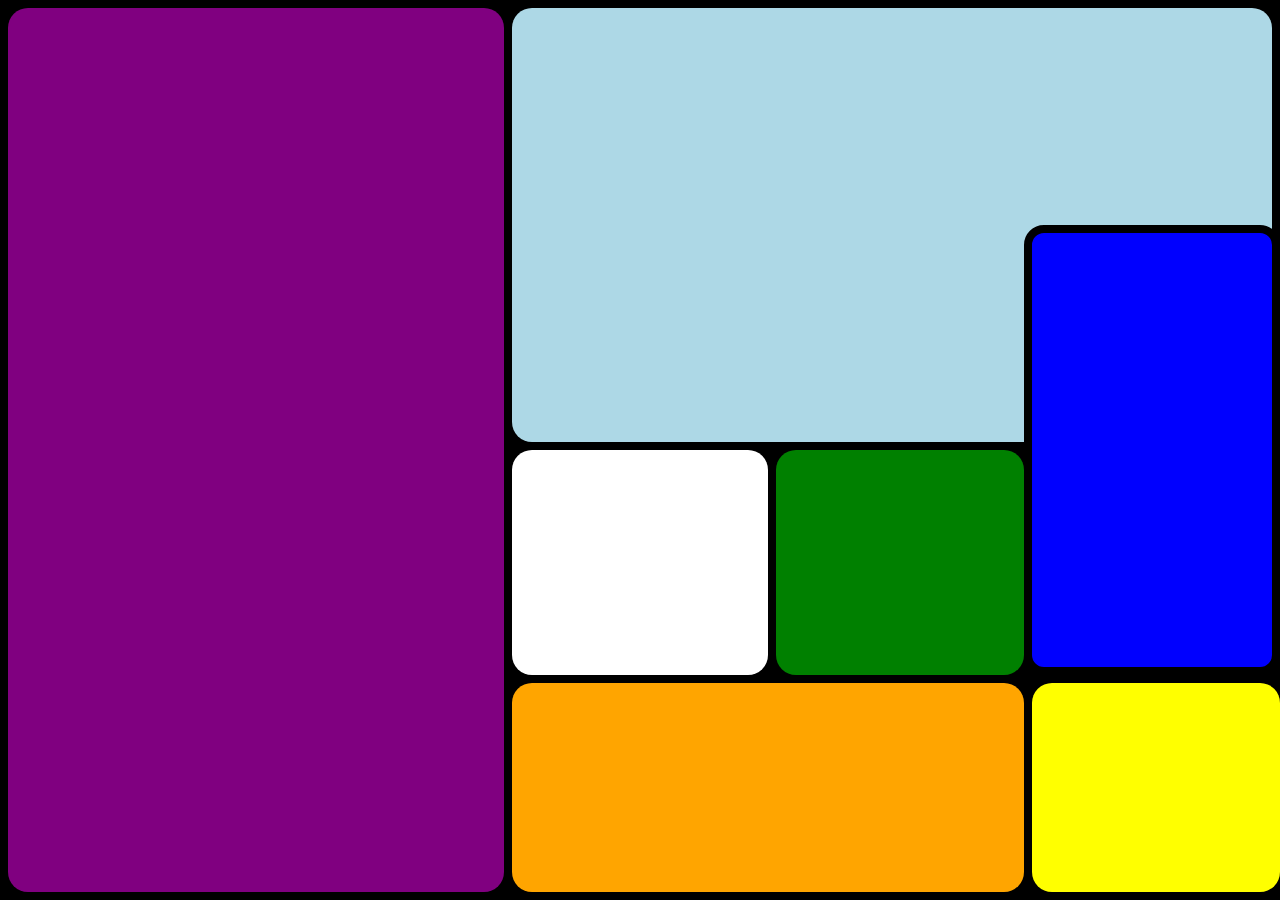
==== commit c1b4ec1c: "setting up the grid layout system for navigation" ====
--- a/docs/index.html
+++ b/docs/index.html
@@ -3,184 +3,23 @@
 <head>
     <meta charset="UTF-8">
     <meta name="viewport" content="width=device-width, initial-scale=1.0">
-    <title>Personal Portfolio | CodSoft</title>
-    <link rel="stylesheet" href="/assets/portfolio/css/style.css">
-    <link rel="stylesheet" href="/assets/portfolio/css/mobile-view.css">
-
-    <style>
-        .scrolling::after{
-                    content: url('/assets/portfolio/projects/setabaixo.png');
-                    margin-right: 2rem;
-                }
-                
-        .scrolling:hover::after{
-            content: url('/assets/portfolio/projects/setabaixohover.png');
-            cursor: pointer;
-        }
-    </style>
-
-
-    <link rel="preconnect" href="https://fonts.googleapis.com">
-    <link rel="preconnect" href="https://fonts.gstatic.com" crossorigin>
-    <link href="https://fonts.googleapis.com/css2?family=Kaushan+Script&family=Roboto:ital,wght@0,100;0,300;0,400;0,500;0,700;0,900;1,100;1,300;1,400;1,500;1,700;1,900&family=Zeyada&display=swap" rel="stylesheet">
+    <title>Document</title>
+    <link rel="stylesheet" href="/docs/assets/css/mobile-view.css">
+    <link rel="stylesheet" href="/docs/assets/css/style.css">
 </head>
 <body>
-    <header>
-        <div class="align-header-content">
-            <div class="logo">
-                <a href="index.html"><p>RAYSSA S SOUSA</p></a>
-            </div>
+    <div class="bg-purple"></div>
 
-            <nav>
-                <ul class="navigation-content">
-                    <a href="about-page.html"><li>About me</li></a>
-                    <a href="projects.html"><li>My Works</li></a>
-                    <a href="contact-me.html"><li>Contact Me</li></a>
-                </ul>
-            </nav>
+    <div class="bg-lilac"></div>
 
-            <div class="drowpdown">
-                <button class="dropbtn">
-                    <img src="/assets/portfolio/projects/icons8-cardápio-50.png" alt="Menu">
-                </button>
-                <div class="dropdown-content">
-                    <a href="about-page.html"><li>About me</li></a>
-                    <a href="projects.html"><li>My Works</li></a>
-                    <a href="contact-me.html"><li>Contact Me</li></a>
-                </div>
-            </div>
-        </div>
-    </header>
+    <div class="bg-white"></div>
 
-    <main>
-        <section class="main-page" style="background: linear-gradient(black 5%, transparent, black 90%), url('/assets/portfolio/projects/background-main-page.png'); background-size: cover;">
-            <div class="main-page-content"></div>
-            <div class="main-page-content text-content">
-                <p>Web development is the art of turning ideas into interactive and dynamic experiences, connecting the world through code and creativity</p>
-                <div class="social-media-links">
-                    <a href="#"><img src="/assets/portfolio/projects/icons8-github-96 (1).png" alt="Github logo"></a>
-                    <a href="#"><img src="/assets/portfolio/projects/icons8-linkedin-96 (1).png" alt="LinkedIn logo"></a>
-                    <a href="#"><img src="/assets/portfolio/projects/icons8-instagram-96.png" alt="Instagram logo"></a>
-                </div>
-            </div>
-            <a href="#about-page">
-                <div class="main-page-content scrolling">
-                <p>Scroll More</p>
-            </div>
-            </a>
-            <div class="main-page-title">
-                <h1>PORTFOLIO</h1>
-            </div>
-        </section>
+    <div class="bg-green"></div>
 
-        <div class="side-spaces">
-            <section class="about" id="about-page">
-                <div class="column-align">
-                    <div class="row-align right-align">
-                        <h2>About</h2>
-                    </div>
-                    <div class="row-align right-align"></div>
-                </div>
-                <div class="column-align">
-                    <div class="row-align left-align">
-                        <button type="button"><a href="about-page.html">Learn More</a></button>
-                    </div>
-                    <div class="row-align align-text-left margin-r">
-                        <p>Welcome to my world! I am Rayssa Sousa, a passionate web developer dedicated to using tech to make everyday life better and making it a accessible and inclusive to all. </p>
-                    </div>
-                </div>
-            </section>
+    <div class="bg-blue"></div>
 
-            <div class="divisor-normal"></div>
-            <div class="divisor"></div>
+    <div class="bg-orange"></div>
 
-            <section class="works">
-                <div class="column-align">
-                    <div class="row-align">
-                    </div>
-                    <div class="row-align-block right-align">
-                        <button type="button"><a href="projects.html">View All</a></button>
-                    </div>
-                </div>
-                <div class="column-align">
-                    <div class="row-align right-align">
-                        <h2>Works</h2>
-                    </div>
-                    <div class="row-align align-text-right">
-                        <p>Welcome to my world! I am Rayssa Sousa, a passionate web developer dedicated to using tech to make everyday life better and making it a accessible and inclusive to all. </p>
-                    </div>
-                </div>
-            </section>
-        </div>
-
-        <section class="display-project-pic"></section>
-
-        <section class="box">
-            <h2>My Projects</h2>
-            <div class="cards-projects">
-                <div class="cards">
-                    <div class="card1" style="background: url(/assets/portfolio/projects/pokedex.png);
-                    background-size: cover;
-                    background-position: center;"></div>
-                </div>
-                <div class="cards">
-                    <div class="card2" style="background: url(/assets/portfolio/projects/portfolio.png);
-                    background-size: cover;
-                    background-position: center;"></div>
-                </div>
-                <div class="cards">
-                    <div class="card3" style="background: url(/assets/portfolio/projects/discord-clone.png);
-                    background-size: cover;
-                    background-position: center;"></div>
-                </div>
-            </div>
-        </section>
-    </main>
-
-    <footer>
-        <div class="footer-img-bg" style="background: linear-gradient(black, transparent), url(/assets/portfolio/projects/background-main-page.png);
-        background-size: cover;
-        background-position: center;">
-            <a href="contact-me.html"><h2 style="background: url(/assets/portfolio/projects/background-main-page.png); background-size: contain; background-position: top;
-                background-clip: text;
-                color: transparent;">contact me</h2></a>
-            <nav class="footer-nav">
-                <ul class="navigation-content">
-                    <a href="about-page.html"><li>About me</li></a>
-                    <a href="projects.html"><li>My Works</li></a>
-                    <a href="contact-me.html"><li>Contact Me</li></a>
-                </ul>
-            </nav>
-        </div>
-    </footer>
-
-    <script>
-        let slideIndex = 1;
-        showSlides(slideIndex);
-
-        function plusSlides(n){
-            showSlides(slideIndex += n);
-        }
-
-        function currentSlide(n){
-            showSlides(slideIndex = n);
-        }
-
-        function showSlides(n){
-            let i;
-            let slides = document.getElementsByClassName("project-display");
-            if(n >slides.length){
-                slideIndex = 1;
-            }
-            if(n < 1){
-                slideIndex = slides.length;
-            }
-
-            for(i = 0; i < slides.length; i++){
-                slides[i].style.display = "none";
-            }
-            slides[slideIndex-1].style.display = "flex";
-        }
-    </script>
+    <div class="bg-yellow"></div>
 </body>
 </html>
--- a/docs/assets/css/style.css
+++ b/docs/assets/css/style.css
@@ -0,0 +1,84 @@
+body{
+    margin: 0;
+    font-family: roboto;
+    background-color: black;
+    display: grid;
+    grid-template-columns: repeat(5, 20vw);
+    grid-template-rows: repeat(4, 25vh);
+}
+
+@font-face {
+    font-family: roboto;
+    src: url(/docs/assets/fonts/Roboto-Medium.ttf);
+}
+
+.bg-purple{
+    margin: .5rem;
+    grid-column-start: 1;
+    grid-column-end: 3;
+    grid-row-start: 1;
+    grid-row-end: 6;
+    background-color: purple;
+    border-radius: 20px;
+}
+
+.bg-lilac{
+    margin: .5rem;
+    margin-left: 0;
+    grid-column-start: 3;
+    grid-column-end: 6;
+    grid-row-start: 1;
+    grid-row-end: 3;
+    background-color: lightblue;
+    border-radius: 20px;
+}
+
+.bg-white{
+    grid-column-start: 3;
+    grid-column-end: 4;
+    grid-row-start: 3;
+    grid-row-end: 4;
+    background-color: white;
+    border-radius: 20px;
+}
+
+.bg-green{
+    grid-column-start: 4;
+    grid-column-end: 5;
+    grid-row-start: 3;
+    grid-row-end: 4;
+    background-color: green;
+    border-radius: 20px;
+    margin-left: .5rem;
+}
+
+.bg-blue{
+    grid-column-start: 5;
+    grid-column-end: 6;
+    grid-row-start: 2;
+    grid-row-end: 4;
+    background-color: blue;
+    border-radius: 20px;
+    border: .5rem solid black;
+}
+
+.bg-orange{
+    grid-column-start: 3;
+    grid-column-end: 5;
+    grid-row-start: 4;
+    grid-row-end: 5;
+    background-color: orange;
+    border-radius: 20px;
+    margin: .5rem 0;
+}
+
+.bg-yellow{
+    grid-column-start: 5;
+    grid-column-end: 6;
+    grid-row-start: 4;
+    grid-row-end: 5;
+    background-color: yellow;
+    border-radius: 20px;
+    margin: .5rem 0;
+    margin-left: .5rem;
+}
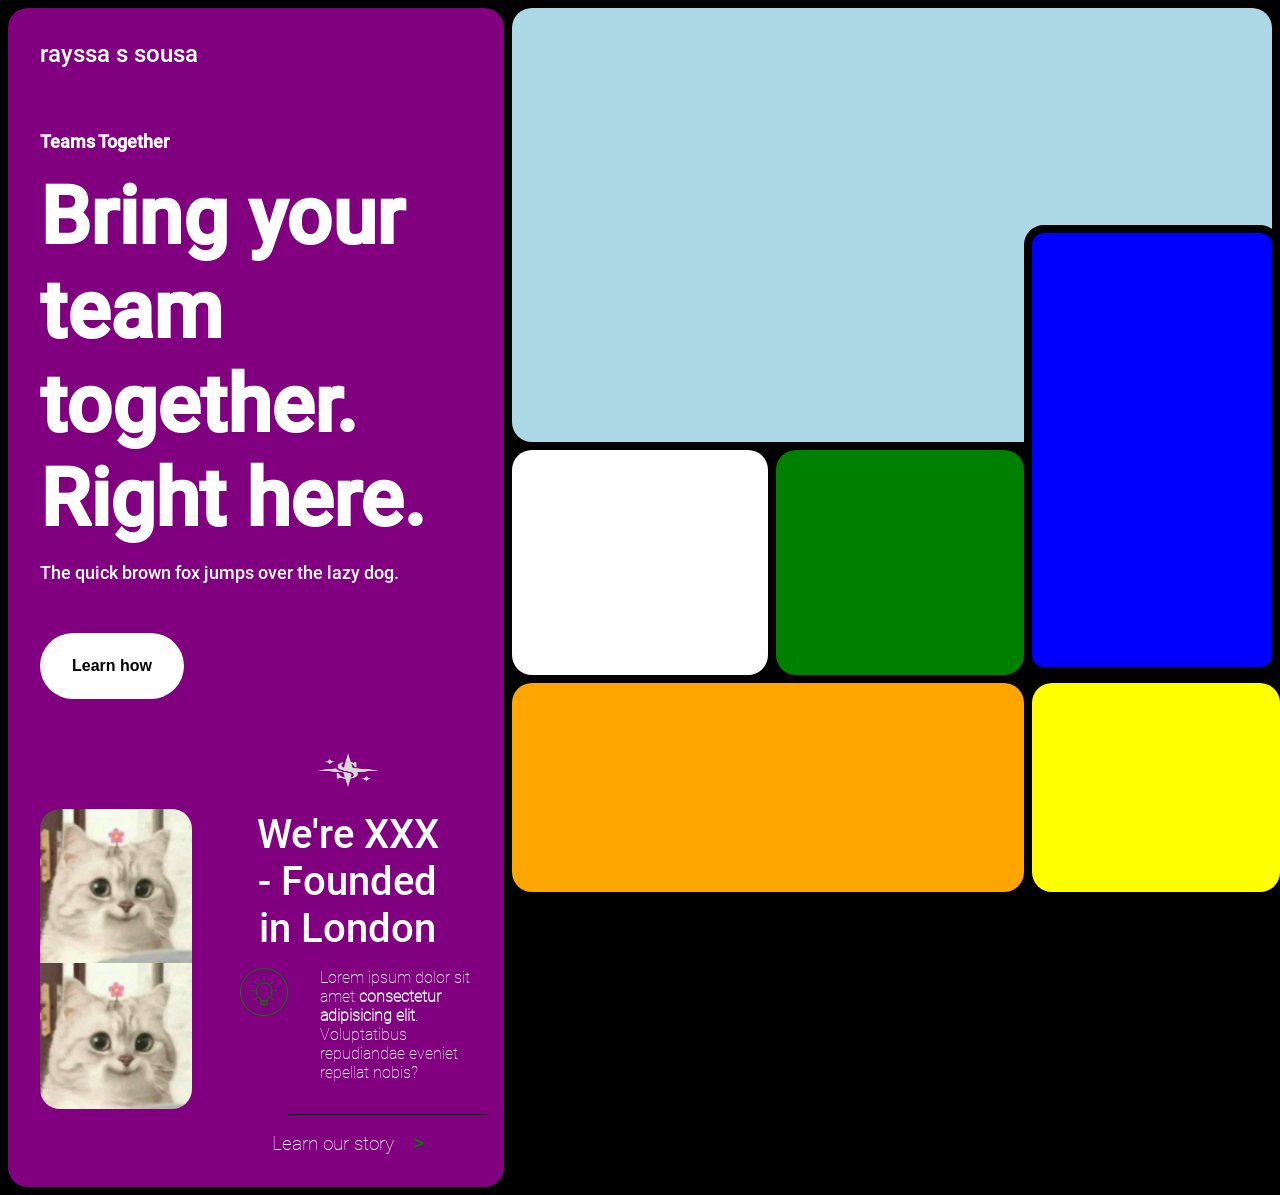
==== commit 1b1f34de: "doing the header for the company's introduction to the user" ====
--- a/docs/index.html
+++ b/docs/index.html
@@ -8,18 +8,53 @@
     <link rel="stylesheet" href="/docs/assets/css/style.css">
 </head>
 <body>
-    <div class="bg-purple"></div>
+    <header class="bg-purple">
+        <div class="intro-company-box logo">
+            <h1>rayssa s sousa</h1>
+        </div>
+        <div class="intro-company-box about-link">
+            <p id="bold">Teams Together</p>
 
-    <div class="bg-lilac"></div>
+            <h2>Bring your</h2>
+            <h2>team together.</h2>
+            <h2>Right here.</h2>
 
-    <div class="bg-white"></div>
+            <p>The quick brown fox jumps over the lazy dog.</p>
 
-    <div class="bg-green"></div>
+            <button><a href="#">Learn how</a></button>
+        </div>
+        <div class="intro-company-box about-us-intro">
+            <div class="profile-pic" style="background: url('/docs/assets/pics/download.jpg'); background-size: contain;"></div>
+            <div class="our-story">
+                <img src="/docs/assets/pics/Design sem nome (1).png" alt="Prodile pic of someone in the team">
 
-    <div class="bg-blue"></div>
+                <h3>We're XXX - Founded in London</h3>
 
-    <div class="bg-orange"></div>
+                <div class="short-container">
+                    <div class="lightbulb-container">
+                        <img src="/docs/assets/pics/icons8-luz-acesa-50.png" alt="icon of a lightbulb">
+                    </div>
 
-    <div class="bg-yellow"></div>
+                    <div class="short-message-text">
+                        <p>Lorem ipsum dolor sit amet <span id="bold">consectetur adipisicing elit</span>. Voluptatibus repudiandae eveniet repellat nobis?</p>
+                    </div>
+                </div>
+
+                <a href="#">Learn our story</a>
+            </div>
+        </div>
+    </header>
+
+    <section class="bg-lilac"></section>
+
+    <section class="bg-white"></section>
+
+    <section class="bg-green"></section>
+
+    <section class="bg-blue"></section>
+
+    <section class="bg-orange"></section>
+
+    <section class="bg-yellow"></section>
 </body>
 </html>
--- a/docs/assets/css/style.css
+++ b/docs/assets/css/style.css
@@ -5,11 +5,21 @@
     display: grid;
     grid-template-columns: repeat(5, 20vw);
     grid-template-rows: repeat(4, 25vh);
+    color: white;
+}
+
+a{
+    text-decoration: none;
 }
 
 @font-face {
     font-family: roboto;
     src: url(/docs/assets/fonts/Roboto-Medium.ttf);
+}
+
+@font-face {
+    font-family: roboto-thin;
+    src: url(/docs/assets/fonts/Roboto-Thin.ttf);
 }
 
 .bg-purple{
@@ -81,4 +91,131 @@
     border-radius: 20px;
     margin: .5rem 0;
     margin-left: .5rem;
+}
+
+.intro-company-box{
+    min-width: 10vh;
+    margin-left: 2rem;
+}
+
+.logo h1{
+    margin: 2rem 0;
+    font-size: 1.5rem;
+    font-weight: normal;
+    
+}
+
+.about-link{
+    margin-top: 4rem;
+    margin-bottom: 2rem;
+}
+
+.about-link p{
+    font-size: 1.1rem;
+}
+
+#bold{
+    font-weight: bold;
+}
+
+.about-link h2{
+    margin: 0;
+    font-size: 5rem;
+}
+
+.about-link button{
+    padding: 1.5rem 2rem;
+    background-color: white;
+    border: 0;
+    border-radius: 50px;
+    margin-top: 2rem;
+}
+
+.about-link button a{
+    font-size: 1rem;
+    color: black;
+    font-weight: bold;
+}
+
+.about-us-intro{
+    display: flex;
+    align-items: center;
+}
+
+.profile-pic{
+    width: 400px;
+    height: 300px;
+    border-radius: 20px;
+}
+
+.our-story{
+    display: flex;
+    flex-direction: column;
+    align-items: center;
+}
+
+.our-story h3{
+    margin: 0;
+    font-size: 2.5rem;
+    font-weight: normal;
+    width: 60%;
+    text-align: center;
+}
+
+.our-story img{
+    width: 150px;
+    height: 80px;
+}
+
+.short-container{
+    display: flex;
+    margin-left: 2rem;
+    margin-top: 1rem;
+    justify-content: center;
+    width: fit-content;
+}
+
+.lightbulb-container{
+    height: fit-content;
+    padding: .5rem;
+    border: 1px solid green;
+    border-radius: 30px;
+    display: flex;
+    justify-content: center;
+    align-items: center;
+}
+
+.lightbulb-container img{
+    height: 30px;
+    width: 30px;
+}
+
+.short-message-text{
+    padding-left: 2rem;
+    width: 60%;
+    padding-bottom: 2rem;
+    border-bottom: 1px solid black;
+}
+
+.short-message-text p{
+    font-weight: 100;
+    margin: 0;
+    font-family: roboto-thin;
+    font-size: 1rem;
+} 
+
+.about-us-intro a {
+    color: white;
+    font-family: roboto-thin;
+    font-size: 1.2rem;
+    margin-top: 1rem;
+    margin-bottom: 2rem;
+}
+
+.about-us-intro a::after{
+    content: ">";
+    color: green;
+    font-size: 1.3rem;
+    font-weight: bold;
+    margin-left: 1.2rem;
 }
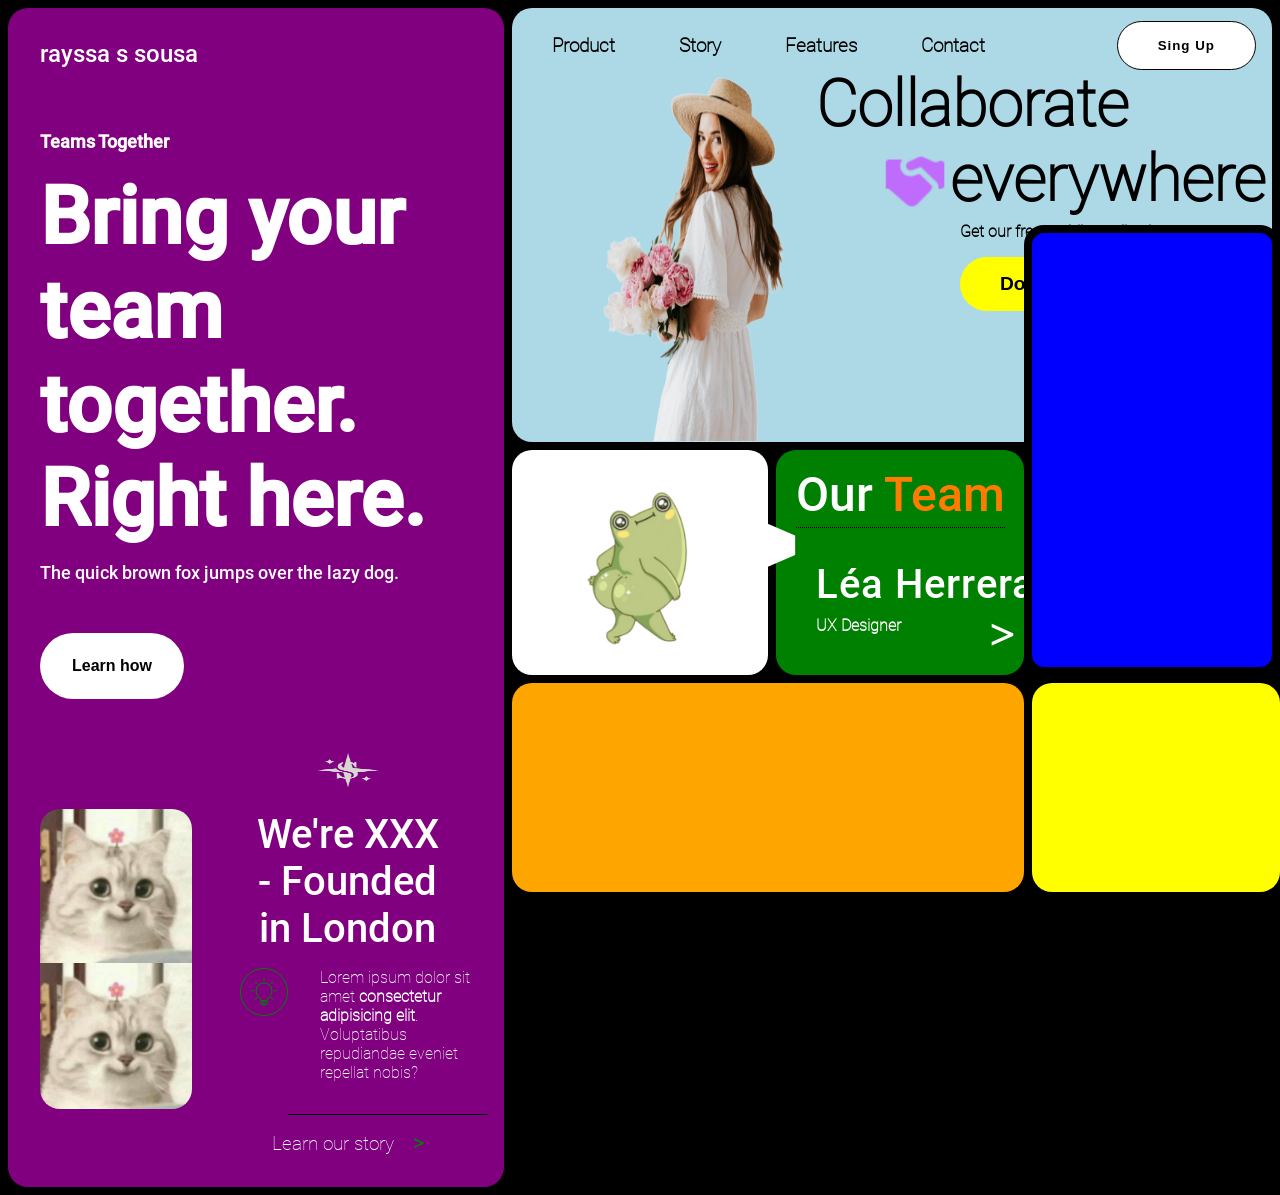
==== commit 92bd7778: "doing two more containers for content" ====
--- a/docs/index.html
+++ b/docs/index.html
@@ -45,11 +45,43 @@
         </div>
     </header>
 
-    <section class="bg-lilac"></section>
+    <section class="bg-lilac">
+        <nav class="nav-container">
+            <ul>
+                <a href="#"><li class="nav-link">Product</li></a>
+                <a href="#"><li class="nav-link">Story</li></a>
+                <a href="#"><li class="nav-link">Features</li></a>
+                <a href="#"><li class="nav-link">Contact</li></a>
+            </ul>
 
-    <section class="bg-white"></section>
+            <button><a href="#">Sing Up</a></button>
+        </nav>
 
-    <section class="bg-green"></section>
+        <img src="/docs/assets/pics/Design sem nome (2).png" alt="picture of a girl">
+
+        <div class="see-services">
+            <h2>Collaborate</h2>
+            <span id="push-left"><h2>everywhere</h2></span>
+            <p id="push-text-left">Get our free mobile application.</p>
+
+            <button>Download</button>
+        </div>
+    </section>
+
+    <section class="bg-white">
+        <img src="/docs/assets/pics/Design sem nome (3).png" alt="foto the um sapinho">
+    </section>
+
+    <section class="bg-green">
+        <div class="title">
+            <h2> Our <span id="orange">Team</span></h2>
+        </div>
+
+        <div class="link">
+            <h3>Léa Herrera</h3>
+            <p>UX Designer</p>
+        </div>
+    </section>
 
     <section class="bg-blue"></section>
 
--- a/docs/assets/css/style.css
+++ b/docs/assets/css/style.css
@@ -41,6 +41,7 @@
     grid-row-end: 3;
     background-color: lightblue;
     border-radius: 20px;
+    position: relative;
 }
 
 .bg-white{
@@ -50,6 +51,9 @@
     grid-row-end: 4;
     background-color: white;
     border-radius: 20px;
+    display: flex;
+    justify-content: center;
+    position: relative;
 }
 
 .bg-green{
@@ -70,6 +74,7 @@
     background-color: blue;
     border-radius: 20px;
     border: .5rem solid black;
+    z-index: 1;
 }
 
 .bg-orange{
@@ -218,4 +223,167 @@
     font-size: 1.3rem;
     font-weight: bold;
     margin-left: 1.2rem;
+}
+
+.nav-container{
+    height: 10%;
+    width: 100%;
+    display: flex;
+    justify-content: space-between;
+    align-items: center;
+    margin-top: 1rem;
+}
+
+.nav-container ul {
+    display: flex;
+    margin: 0;
+    padding: 0;
+}
+
+.nav-container ul li{
+    list-style: none;
+    margin-left: 1rem;
+    padding: 1.5rem;
+    color: black;
+    font-size: 1.2rem;
+    font-family: roboto-thin;
+    font-weight: bold;
+}
+
+.nav-container button{
+    background-color: white;
+    border-radius: 50px;
+    padding: 1rem 2.5rem;
+    border: 1px solid black;
+    margin-right: 1rem;
+}
+
+.nav-container button a{
+    color: black;
+    font-weight: bold;
+    letter-spacing: 1px;
+}
+
+.bg-lilac img {
+    position: absolute;
+    bottom: 0;
+    left: 10%;
+    width:30%;
+    height: 90%;
+}
+
+.see-services{
+    position: absolute;
+    left: 40%;
+}
+
+.see-services h2{
+    margin: 0;
+    font-family: roboto-thin;
+    font-weight: bold;
+    color: black;
+    font-size: 4rem;
+}
+
+#push-left{
+    display: flex;
+    align-items: center;
+    margin-left: 4rem;
+}
+
+#push-left::before{
+    display: flex;
+    content: "";
+    background: url('/docs/assets/pics/icons8-aperto-de-mão-48.png');
+    background-size: contain;
+    width: 70px;
+    height: 70px;
+}
+
+#push-text-left{
+    font-family: roboto-thin;
+    color: black;
+    font-weight: bold;
+    margin: 0;
+    margin-top: .3rem;
+    margin-left: 9rem;
+    
+}
+
+.see-services button{
+    border: 0;
+    padding: 1rem 2.5rem;
+    background-color: yellow;
+    border-radius: 30px;
+    font-size: 1.2rem;
+    font-weight: bold;
+    margin-top: 1rem;
+    margin-left: 9rem;
+}
+
+.title{
+    height: 20%;
+    border-bottom: 1px dotted black;
+    padding-bottom: 1rem;
+}
+
+.bg-green{
+    display: flex;
+    flex-direction: column;
+    justify-content: space-around;
+    align-items: center;
+}
+
+.title h2{
+    margin: 0;
+    font-size: 3rem;
+    font-weight: normal;
+}
+
+#orange{
+    color: rgb(255, 123, 0);
+}
+
+.link{
+    width: 100%;
+    display: flex;
+    flex-direction: column;
+    justify-content: flex-start;
+    margin-left: 5rem;
+    margin-bottom: 1.5rem;
+}
+
+.link h3{
+    margin: 0;
+    font-weight: normal;
+    font-size: 2.5rem;
+    letter-spacing: 1px;
+}
+
+.link p{
+    margin: 0;
+    margin-top: .5rem;
+    font-family: roboto-thin;
+    font-weight: bold;
+    position: relative;
+}
+.link p:after{
+    content: ">";
+    color: white;
+    font-size: 3rem;
+    font-weight: bold;
+    position: absolute;
+    right: 20%;
+    cursor: pointer;
+    top: -50%;
+}
+
+.bg-white::after{
+    content: ">";
+    color: white;
+    font-weight: bold;
+    font-size: 10rem;
+    right: -10%;
+    position: absolute;
+    height: fit-content;
 }
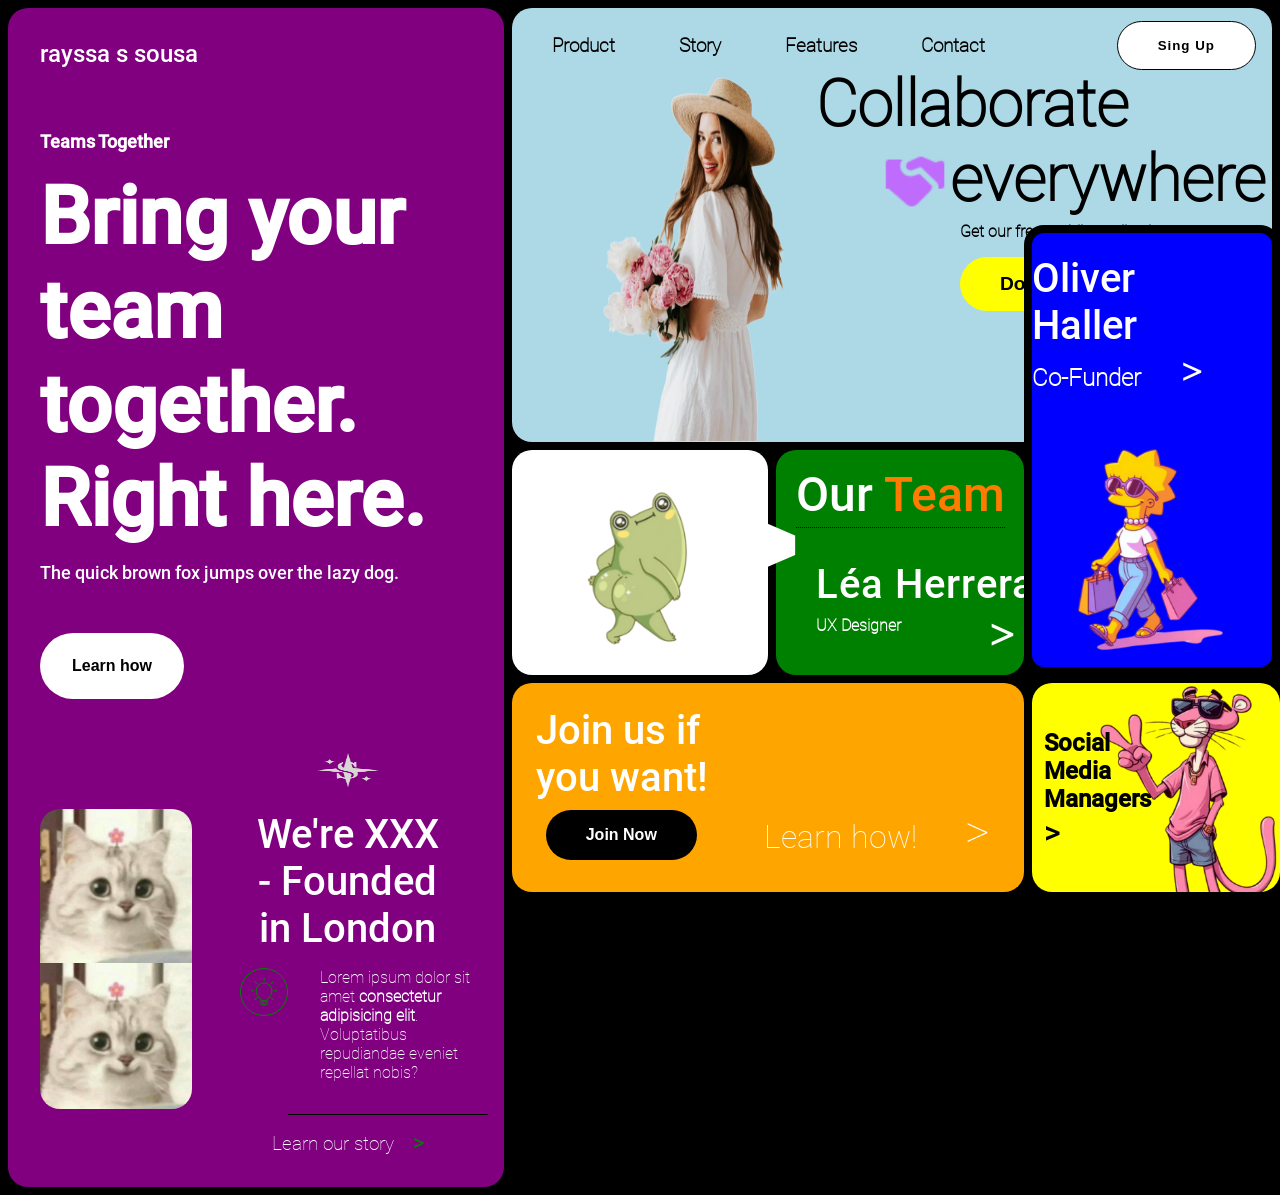
==== commit 71e5ad85: "doing the final three containers for content" ====
--- a/docs/index.html
+++ b/docs/index.html
@@ -83,10 +83,30 @@
         </div>
     </section>
 
-    <section class="bg-blue"></section>
+    <section class="bg-blue">
+        <img src="/docs/assets/pics/Design sem nome (4).png" alt="picture of lisa simpson">
 
-    <section class="bg-orange"></section>
+        <div class="text-container">
+            <h2>Oliver Haller</h2>
+            <p>Co-Funder</p>
+        </div>
+    </section>
 
-    <section class="bg-yellow"></section>
+    <section class="bg-orange">
+        <div class="rows">
+            <h2>Join us if you want!</h2>
+        </div>
+        <div class="rows">
+            <button>Join Now</button>
+
+            <a href="#">Learn how!</a>
+        </div>
+    </section>
+
+    <section class="bg-yellow">
+        <img src="/docs/assets/pics/Design sem nome (6).png" alt="picture of three bear brothers">
+
+        <h2>Social Media Managers</h2>
+    </section>
 </body>
 </html>
--- a/docs/assets/css/style.css
+++ b/docs/assets/css/style.css
@@ -75,6 +75,7 @@
     border-radius: 20px;
     border: .5rem solid black;
     z-index: 1;
+    position: relative;
 }
 
 .bg-orange{
@@ -96,6 +97,7 @@
     border-radius: 20px;
     margin: .5rem 0;
     margin-left: .5rem;
+    position: relative;
 }
 
 .intro-company-box{
@@ -386,4 +388,110 @@
     right: -10%;
     position: absolute;
     height: fit-content;
+}
+
+.bg-blue img{
+    position: absolute;
+    bottom: 0;
+    left: 0;
+    width: 90%;
+}
+
+.text-container {
+    position: absolute;
+    right: 10%;
+    top: 5%;
+}
+
+.text-container h2{
+    margin: 0;
+    font-size: 2.5rem;
+    font-weight: normal;
+}
+
+.text-container p {
+    margin: 0;
+    font-family: roboto-thin;
+    font-weight: bold;
+    font-size: 1.5rem;
+}
+
+.text-container p::after{
+    content: ">";
+    font-size: 2.5rem;
+    color: white;
+    font-weight: bold;
+    margin-left: 2.5rem;
+    cursor: pointer;
+}
+
+.rows{
+    height: 50%;
+    width: 100%;
+}
+
+.rows h2{
+    margin: 0;
+    font-size: 2.5rem;
+    font-weight: normal;
+    width: 40%;
+    padding-left: 1.5rem;
+    padding-top: 1.5rem;
+}
+
+.rows ~.rows {
+    display: flex;
+    align-items: flex-end;
+    justify-content: space-around;
+}
+
+.rows button {
+    margin-bottom: 2rem;
+    border: 0;
+    background-color: black;
+    color: white;
+    padding: 1rem 2.5rem;
+    border-radius: 30px;
+    font-size: 1rem;
+    font-weight: bold;
+}
+
+.rows a {
+    margin-bottom: 2rem;
+    color: white;
+    font-family: roboto-thin;
+    font-size: 2rem;
+}
+
+.rows a::after{
+    content: ">";
+    font-size: 3rem;
+    color: white;
+    margin-left: 3rem;
+    cursor: pointer;
+}
+
+.bg-yellow img {
+    position: absolute;
+    bottom: 0%;
+    height: 130%;
+    left: 25%;
+}
+
+.bg-yellow h2{
+    color: black;
+    font-weight: bold;
+    width: 30%;
+    position: absolute;
+    bottom: 10%;
+    left: 5%;
+}
+
+.bg-yellow h2::after{
+    content: ">";
+    color: black;
+    font-size: 2rem;
+    font-weight: normal;
+    display: flex;
+    cursor: pointer;
 }
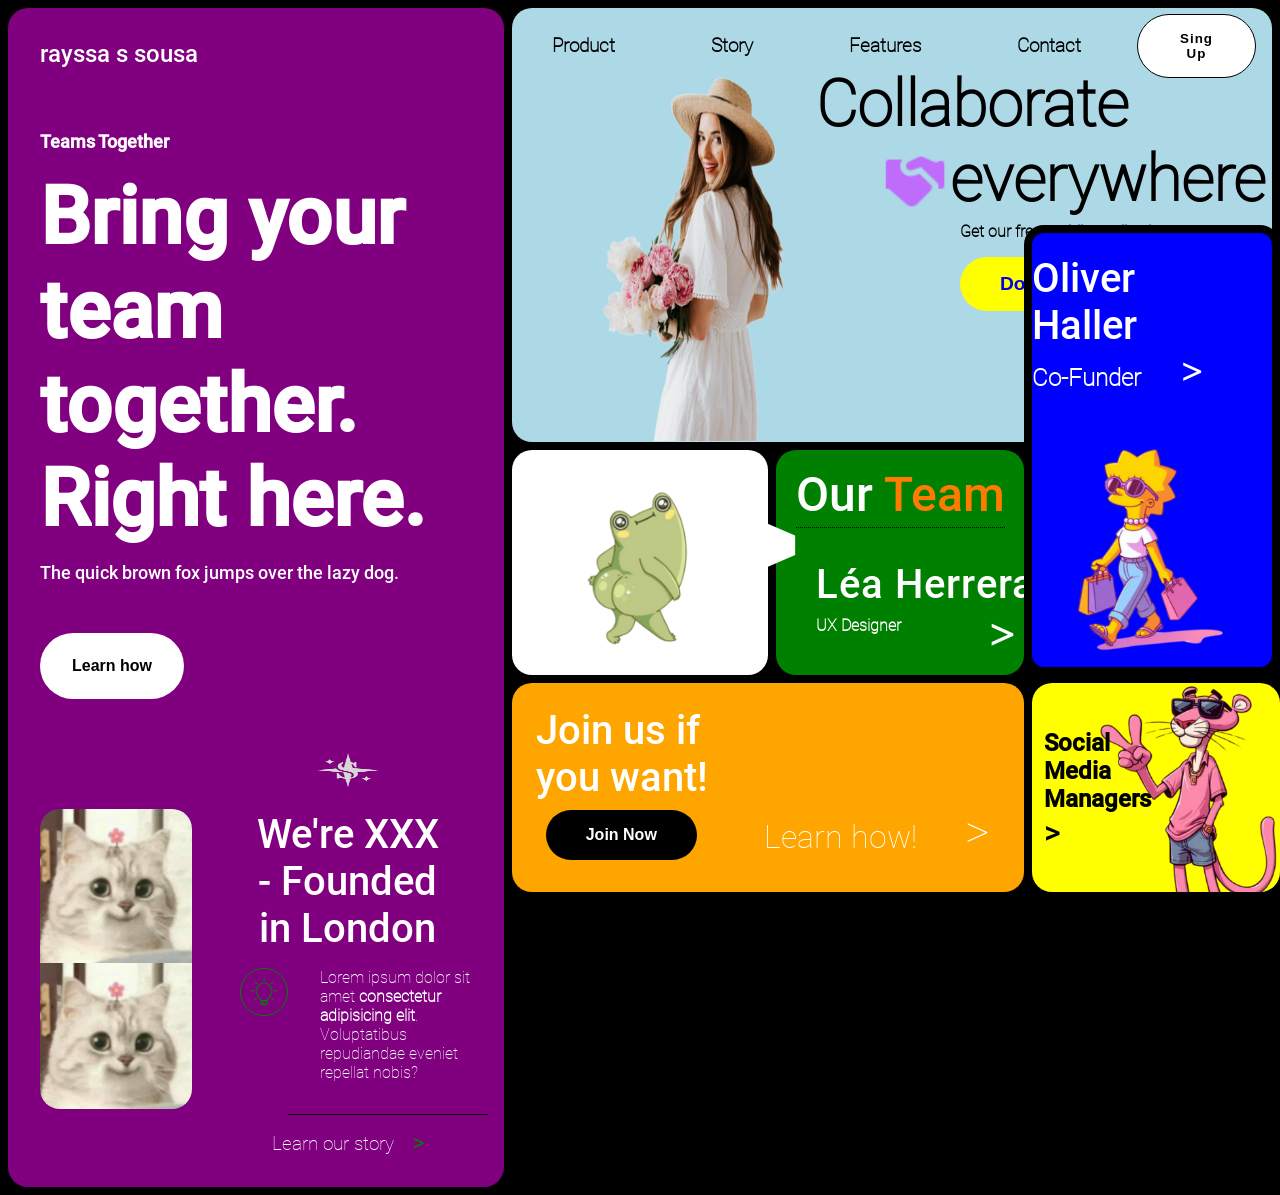
==== commit 702c5ea0: "doing the product display page of the site" ====
--- a/docs/index.html
+++ b/docs/index.html
@@ -3,7 +3,7 @@
 <head>
     <meta charset="UTF-8">
     <meta name="viewport" content="width=device-width, initial-scale=1.0">
-    <title>Document</title>
+    <title>Home | CodSoft</title>
     <link rel="stylesheet" href="/docs/assets/css/mobile-view.css">
     <link rel="stylesheet" href="/docs/assets/css/style.css">
 </head>
@@ -21,7 +21,7 @@
 
             <p>The quick brown fox jumps over the lazy dog.</p>
 
-            <button><a href="#">Learn how</a></button>
+            <button><a href="product-page.html">Learn how</a></button>
         </div>
         <div class="intro-company-box about-us-intro">
             <div class="profile-pic" style="background: url('/docs/assets/pics/download.jpg'); background-size: contain;"></div>
@@ -64,7 +64,7 @@
             <span id="push-left"><h2>everywhere</h2></span>
             <p id="push-text-left">Get our free mobile application.</p>
 
-            <button>Download</button>
+            <button type="button"><a href="marketing-page.html">Download</a></button>
         </div>
     </section>
 
--- a/docs/assets/css/style.css
+++ b/docs/assets/css/style.css
@@ -494,4 +494,181 @@
     font-weight: normal;
     display: flex;
     cursor: pointer;
+}
+
+.bg-2{
+    background-color: white;
+    display: block;
+}
+
+.bg-2 header{
+    display: flex;
+    justify-content: space-around;
+    align-items: center;
+    height: 10vh;
+    width: 100%;
+    background-color: rgba(238, 237, 237, 0.5);
+}
+
+.bg-2 .logo h1 {
+    color: black;
+}
+
+ul {
+    padding: 0;
+    margin: 0;
+    display: flex;
+}
+
+ul li {
+    list-style: none;
+    margin-right: 2rem;
+    color: black;
+    font-size: 1.2rem;
+    padding: 1rem 2rem;
+}
+
+ul li:hover{
+    background-color: black;
+    color: white;
+    transition: 1s ease-in-out;
+}
+
+main {
+    height: 90vh;
+    padding: 0 5rem;
+    z-index: 1;
+}
+
+main h2{
+    color: black;
+    text-transform: uppercase;
+    margin: 0;
+    font-size: 10rem;
+    width: 60%;
+}
+
+.products-display-container{
+    width: 100%;
+    height: 70%;
+    display: flex;
+    gap: 1rem;
+}
+
+.display-card{
+    width: 30%;
+    height: 80%;
+    display: flex;
+    position: relative;
+    z-index: 3;
+    background: url('/docs/assets/pics/edgy\ wallpaper\ dark\ wallpaper\ hd\ wallpaper\ dark\ wallpapers\ aesthetic\ black\ wallpaper\ iphone.jpg');
+    background-size: cover;
+    background-blend-mode: color-burn;
+
+}
+
+.display-card img{
+    position: absolute;
+    bottom: 10%;
+    width: 80%;
+    z-index: 0;
+    left: 20%;
+}
+
+.card-01{
+    background-color: pink;
+}
+
+.card-02{
+    background-color: lightblue;
+}
+
+.card-03{
+    background-color: green;
+}
+
+.product-classification{
+    height: fit-content;
+    width: 100%;
+    padding-left: 2rem;
+    position: absolute;
+    bottom: 5%;
+}
+
+.product-classification h3{
+    margin: 0;
+    color: black;
+    font-weight: normal;
+    font-size: 2rem;
+    margin-bottom: 1rem;
+}
+
+.product-classification button{
+    padding: 1rem 2rem;
+    border: 0;
+    background-color: white;
+    color: black;
+    font-weight: bold;
+    font-size: 1.2rem;
+}
+
+.display-card:hover > .product-classification button{
+    background-color: yellow;
+    cursor: pointer;
+    transition: 1s ease-in-out;
+}
+
+.display-card:hover > img {
+    transform: scale(1.1);
+    transition: 1s ease-in-out;
+}
+
+.display-card .object-01{
+    position: absolute;
+    top: 0;
+    left: -5%;
+    width: 50%;
+}
+
+.display-card .object-02{
+    position: absolute;
+    left: 70%;
+    width: 30%;
+    top: 0;
+}
+
+.display-card .object-03{
+    position: absolute;
+    top: 0;
+    width: 50%;
+}
+
+.display-card:hover > .object-01, .display-card:hover > .object-02, .display-card:hover > .object-03{
+    transform: scale(0.8);
+}
+
+footer{
+    height: 15vh;
+    width: 100%;
+    display: flex;
+    flex-direction: column;align-items: center;
+    background-color: black;
+    justify-content: center;
+}
+
+footer h4{
+    margin: 0;
+    font-size: 1.5rem;
+    font-weight: normal;
+    margin: 1rem 0;
+}
+
+footer p {
+    margin: 0;
+    font-weight: 300;
+}
+
+#destaque{
+    color: yellow;
+    cursor: pointer;
 }
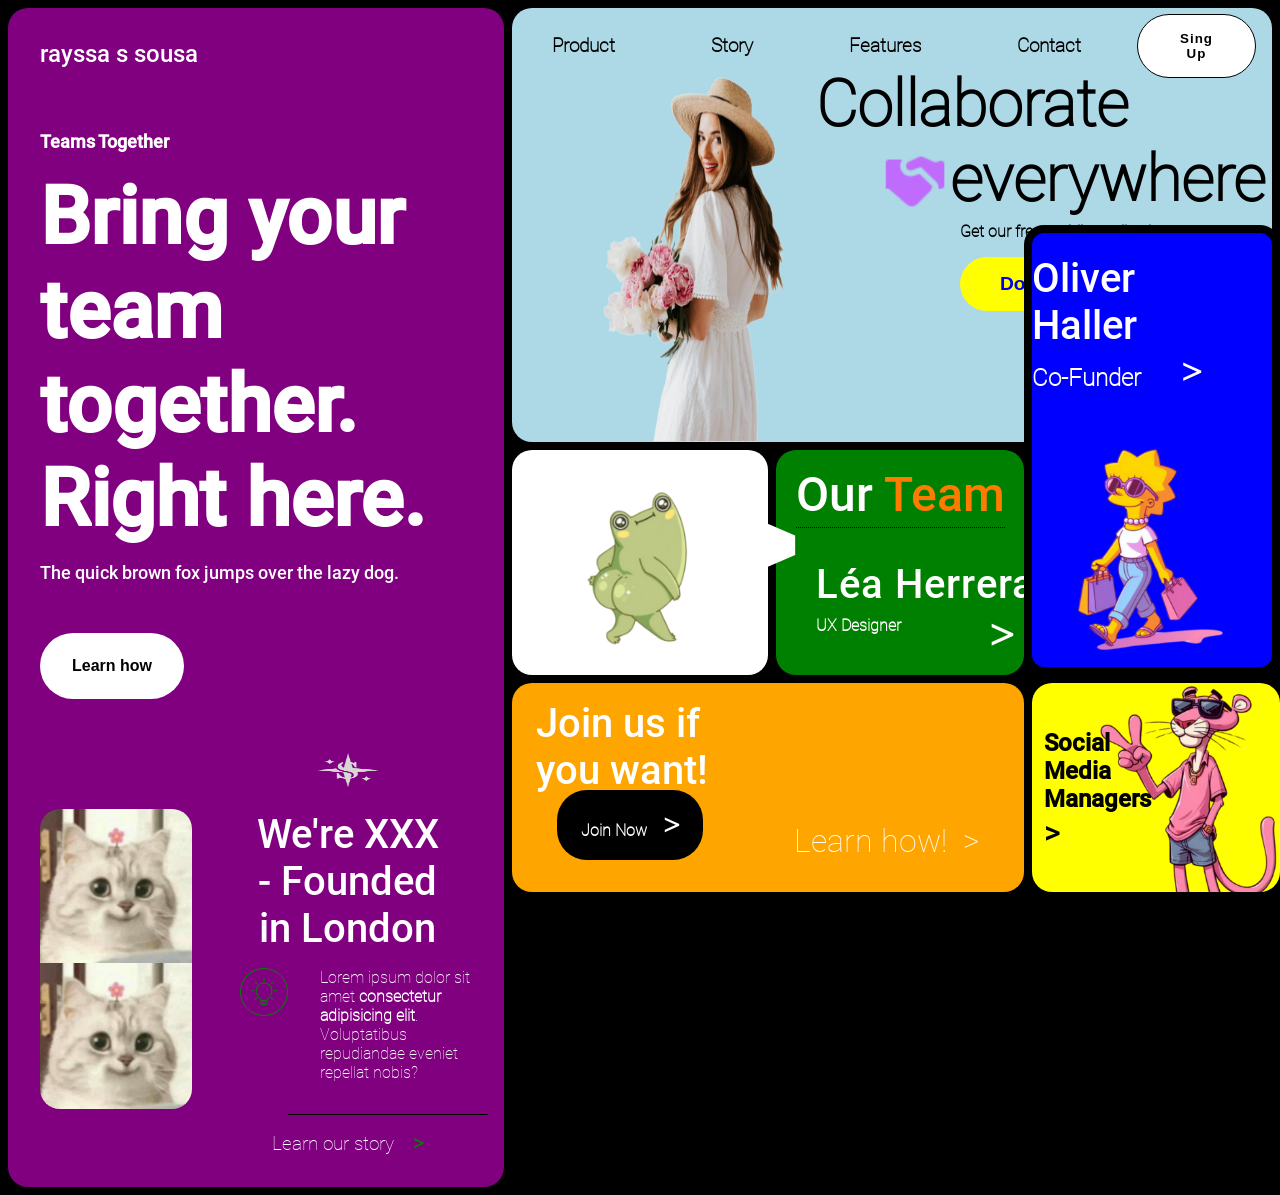
==== commit d2b22db3: "ending the sign up page, starting the about us page, doing the core structure" ====
--- a/docs/index.html
+++ b/docs/index.html
@@ -54,7 +54,7 @@
                 <a href="#"><li class="nav-link">Contact</li></a>
             </ul>
 
-            <button><a href="#">Sing Up</a></button>
+            <button><a href="sign-up.html">Sing Up</a></button>
         </nav>
 
         <img src="/docs/assets/pics/Design sem nome (2).png" alt="picture of a girl">
@@ -93,13 +93,13 @@
     </section>
 
     <section class="bg-orange">
-        <div class="rows">
+        <div class="row">
             <h2>Join us if you want!</h2>
         </div>
-        <div class="rows">
-            <button>Join Now</button>
+        <div class="row">
+            <button><a href="about-us.html">Join Now</a></button>
 
-            <a href="#">Learn how!</a>
+            <a href="about-us.html">Learn how!</a>
         </div>
     </section>
 
--- a/docs/assets/css/style.css
+++ b/docs/assets/css/style.css
@@ -425,12 +425,12 @@
     cursor: pointer;
 }
 
-.rows{
+.row{
     height: 50%;
     width: 100%;
 }
 
-.rows h2{
+.row h2{
     margin: 0;
     font-size: 2.5rem;
     font-weight: normal;
@@ -439,35 +439,38 @@
     padding-top: 1.5rem;
 }
 
-.rows ~.rows {
+.row ~ .row {
     display: flex;
     align-items: flex-end;
     justify-content: space-around;
 }
 
-.rows button {
+.row button {
     margin-bottom: 2rem;
     border: 0;
     background-color: black;
     color: white;
-    padding: 1rem 2.5rem;
     border-radius: 30px;
+    padding: 1rem 1.5rem;
+}
+
+.row button a {
     font-size: 1rem;
     font-weight: bold;
 }
 
-.rows a {
+.row a {
     margin-bottom: 2rem;
     color: white;
     font-family: roboto-thin;
     font-size: 2rem;
 }
 
-.rows a::after{
+.row a::after{
     content: ">";
-    font-size: 3rem;
-    color: white;
-    margin-left: 3rem;
+    font-size: 2rem;
+    color: white;
+    margin-left: 1rem;
     cursor: pointer;
 }
 
@@ -535,7 +538,6 @@
 }
 
 main {
-    height: 90vh;
     padding: 0 5rem;
     z-index: 1;
 }
@@ -671,4 +673,374 @@
 #destaque{
     color: yellow;
     cursor: pointer;
+}
+
+.title-01{
+    width: 100%;
+    padding: 5REM 2rem;
+    display: flex;
+    flex-direction: column;
+    justify-content: center;
+    align-items: center;
+}
+
+.row{
+    height: 50%;
+    display: flex;
+    align-items: center;
+}
+
+.row h1, .row p{
+    color: black;
+}
+
+.row h1 {
+    font-family: roboto-thin;
+    margin: 0;
+    font-weight: bold;
+    font-size: 15rem;
+    margin-bottom: 1rem;
+}
+
+.row-01 h1 {
+    margin-right: 5rem;
+}
+
+.row-02 h1{
+    margin-left: 5rem;
+}
+
+.row-01 p{
+    font-size: 1.2rem;
+    display: flex;
+    width: 5%;
+}
+
+.row-02 p{
+    width: 13%;
+    font-size: 1.2rem;
+    display: flex;
+}
+
+.display-work{
+    height: 50vh;
+    display: grid;
+    grid-template-columns: repeat(3, 1fr);
+    gap: .5rem;
+    padding-bottom: 2REM;
+}
+
+.display-card-pic{
+    background: url('/docs/assets/pics/edgy\ wallpaper\ dark\ wallpaper\ hd\ wallpaper\ dark\ wallpapers\ aesthetic\ black\ wallpaper\ iphone.jpg');
+    background-size: cover;
+    border-radius: 50px;
+    margin-bottom: 1rem;
+}
+
+.display-type-text{
+    color: black;
+    display: flex;
+    flex-direction: column;
+    align-items: center;
+    justify-content: center;
+}
+
+.display-type-text p {
+    color: grey;
+}
+
+.display-type-text a {
+    color: black;
+    font-size: 1.5rem;
+}
+
+.display-type-text a::before{
+    content: ">";
+    color: black;
+    font-size: 2rem;
+    margin-right: 1.5rem;
+}
+
+.display-work ~.display-work .display-type-text {
+    align-items: flex-start;
+}
+
+.display-work ~.display-work .display-type-text p{
+    color: black;
+    width: 60%;
+    font-size: 1.5rem;
+}
+
+.display-work ~.display-work .display-type-text button{
+    background-color: transparent;
+    border: 0;
+    font-size: 1.3rem;
+    margin-top: 3rem;
+    cursor: pointer;
+}
+
+.display-work ~.display-work .display-type-text button:after{
+    content: ">";
+    color: black;
+    font-size: 1.5rem;
+    margin-left: 1rem;
+}
+
+.bg-3{
+    background-color: rgb(211, 210, 210);
+    display: flex;
+    align-items: center;
+    justify-content: center;
+    height: 100vh;
+}
+
+.sign-up-container{
+    background-color: rgb(248, 244, 244);
+    border-radius: 50px;
+    width: 60vw;
+    height: 80vh;
+    box-shadow: -1px -1px 20px 0px rgba(0, 0, 0, 0.3);
+    display: flex;
+    padding: 0;
+
+}
+
+.areas{
+    width: 50%;
+    height: 100%;
+}
+
+.image-bg{
+    background: url('/docs/assets/pics/download.jfif');
+    background-position: bottom;
+    border-top-right-radius: 50px;
+    border-bottom-right-radius: 50px;
+}
+
+.sign-options{
+    display: flex;
+    height: 10%;
+    justify-content: flex-end;
+}
+
+.sign-options button{
+    height: fit-content;
+    margin-top: 1rem;
+    margin-right: 2rem;
+    cursor: pointer;
+}
+
+.sign-options .sign {
+    background-color: transparent;
+    border: 0;
+    color: white;
+    font-size: 1.2rem;
+    border-radius: 30px;
+    padding: 1rem 2rem;
+}
+
+.sign-options .sign:hover{
+    color: black;
+    background-color: white;
+    transition: 1s ease-in-out;
+
+}
+
+.sign-options .join {
+    border: 3px solid white;
+    background-color: transparent;
+    border-radius: 30px;
+    color: white;
+    font-size: 1.2rem;
+    padding: 1rem 2rem ;
+}
+
+.sign-options .join:hover{
+    color: black;
+    background-color: white;
+    transition: 1s ease-in-out;
+}
+
+.container{
+    color: white;
+    display: flex;
+    flex-direction: column;
+    justify-content:flex-end;
+    height: 80%;
+    margin-left: 2rem;
+}
+
+.container h2{
+    color: white;
+    margin: 0;
+    height: 10%;
+    display: flex;
+    font-size: 10rem;
+    margin-bottom: 2rem;
+}
+
+.container h1{
+    font-size: 3rem;
+    margin: 0;
+    font-weight: normal;
+}
+
+.text-content .logo p a{
+    font-size: 1.5rem;
+    margin: 0;
+    color: black;
+    margin-left: 1.5rem;
+    margin-top: 1.5rem;
+}
+
+.wrapper{
+    height: 90%;
+    display: flex;
+    justify-content: center;
+    align-items: center;
+    flex-direction: column;
+}
+
+.wrapper h2{
+    font-size: 5rem;
+    text-transform: capitalize;
+    text-align: center;
+}
+
+.wrapper h3{
+    color: rgb(92, 90, 90);
+    font-weight: normal;
+    margin: 0;
+    margin-bottom: 3rem;
+}
+
+.wrapper #google-log{
+    width: 70%;
+    border-radius: 20px;
+    padding: 1rem 0;
+    border: 1px solid rgb(185, 180, 180);
+    background-color: white;
+    font-size: 1rem;
+}
+
+.wrapper p {
+    color: black;
+}
+
+form {
+    display: flex;
+    flex-direction: column;
+    width: 100%;
+    justify-content: center;
+    align-items: center;
+}
+
+form input {
+    width: 70%;
+    height: 55px;
+    border-radius: 20px;
+    border: 1px solid rgb(185, 180, 180);
+    margin-bottom: 1rem;
+}
+
+form input:focus{
+    outline: 1px solid rgb(129, 127, 127);
+}
+
+form input::placeholder{
+    font-size: 1rem;
+    padding-left: 1rem;
+    font-weight: bold;
+}
+
+form a {
+    text-align: right;
+    width: 100%;
+    margin: 1rem 0;
+    margin-right: 10rem;
+    
+}
+
+#log-in{
+    width: 70%;
+    background-color: black;
+    border: 0;
+    color: white;
+    font-size: 1.3rem;
+    padding: 1rem 2rem;
+    border-radius: 30px;
+
+    margin: 1rem 0;
+}
+
+.about-page{
+    color: black;
+}
+
+.title-container{
+    display: flex;
+    flex-direction: column;
+    justify-content: center;
+    align-items: center;
+    margin: 2rem 0;
+}
+
+.title-container h1{
+    font-weight: normal;
+    font-size: 4rem;
+    width: 40%;
+    text-align: center;
+    margin: 1rem 0;
+}
+
+.title-container p{
+    display: flex;
+    width: 30%;
+    text-align: center;
+}
+
+.display-workers{
+    display: grid;
+    grid-template-columns: repeat(4, 1fr);
+    align-items: center;
+    gap: 2rem;
+    margin: 3rem 0;
+}
+
+.workers-card{
+    display: flex;
+    flex-direction: column;
+    align-items: center;
+}
+.worker-card-pic{
+    height: 400px;
+    width: 350px;
+    background: url('/docs/assets/pics/edgy\ wallpaper\ dark\ wallpaper\ hd\ wallpaper\ dark\ wallpapers\ aesthetic\ black\ wallpaper\ iphone.jpg');
+    border-radius: 50px;
+}
+
+.worker-info{
+    padding: 1rem 0;
+}
+
+.worker-info h2{
+    font-size: 1.5rem;
+    text-transform: capitalize;
+    margin: 0;
+}
+
+.worker-info h3{
+    font-size: 1rem;
+    margin: .5rem 0;
+    font-weight: normal;
+    color: grey;
+}
+
+.worker-info p{
+    font-size: .9rem;
+    margin: 0;
+}
+
+.logo h1 a{
+    color: black;
 }
